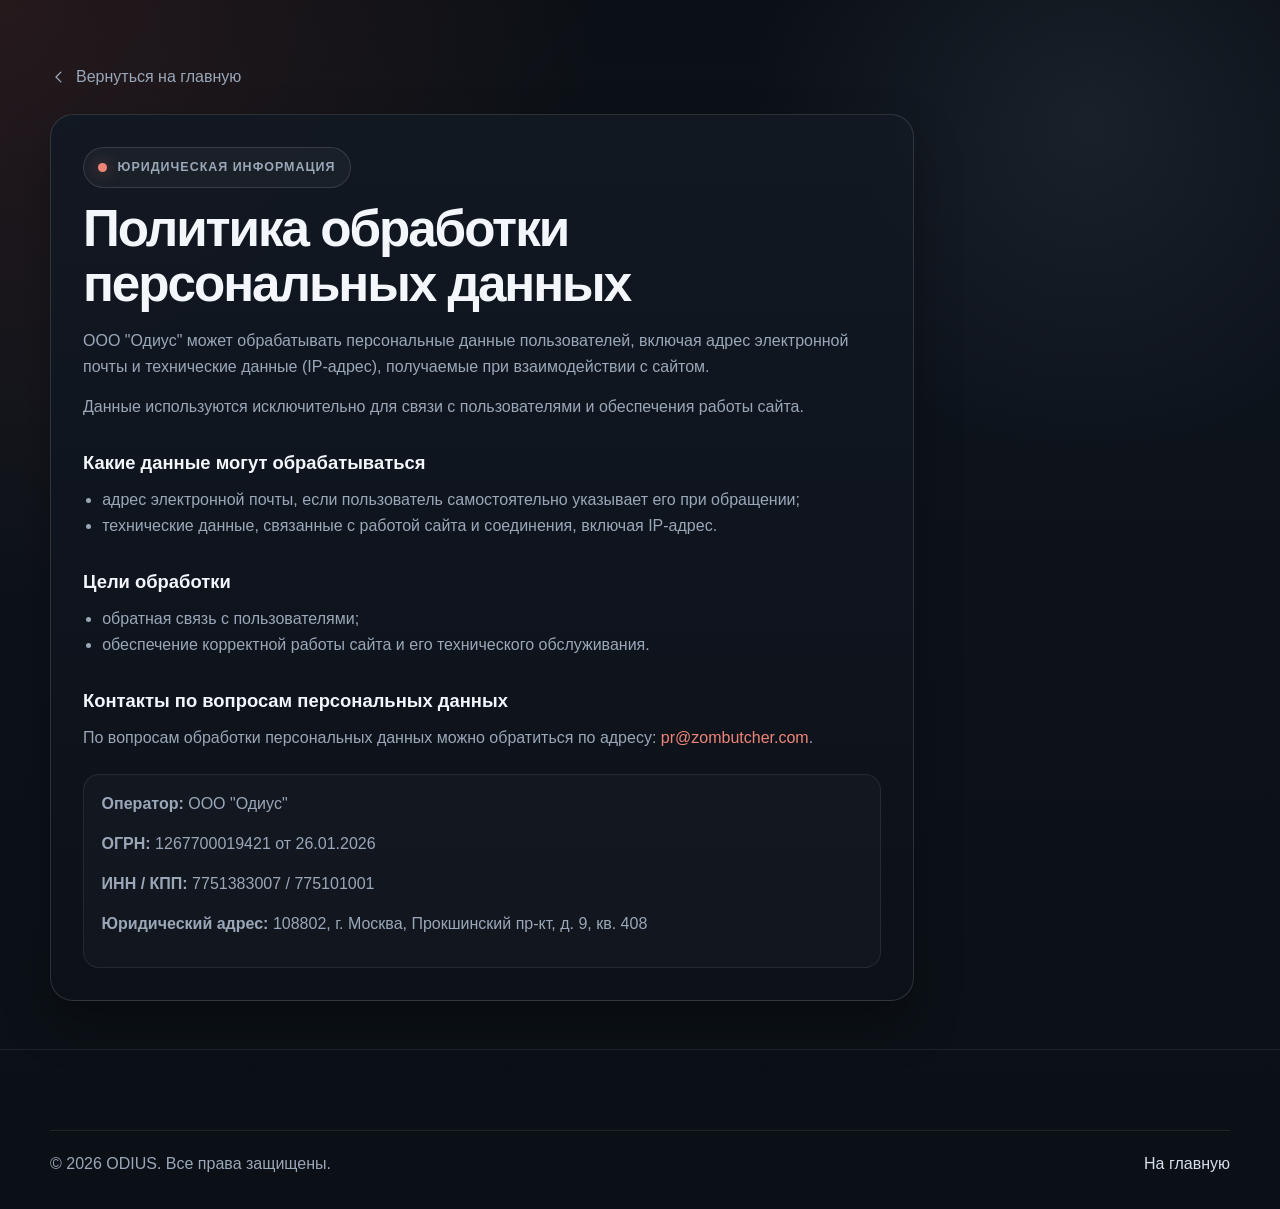
==== privacy-policy.html @ b2acb399 "may update" ====
<!DOCTYPE html>
<html lang="ru">
<head>
    <meta charset="UTF-8">
    <meta name="viewport" content="width=device-width, initial-scale=1.0">
    <title>ODIUS — Политика обработки персональных данных</title>
    <meta name="description" content="Политика обработки персональных данных ООО «Одиус».">
    <meta name="theme-color" content="#0b1016">
    <link rel="icon" href="assets/favicon.ico" sizes="any">
    <link rel="stylesheet" href="assets/styles.css">
</head>
<body>
    <div class="site-shell">
        <main class="policy-shell">
            <div class="container">
                <a href="index.html" class="page-back">
                    <svg viewBox="0 0 24 24" width="18" height="18" aria-hidden="true">
                        <path d="M14.5 5.5 8 12l6.5 6.5" fill="none" stroke="currentColor" stroke-width="1.8" stroke-linecap="round" stroke-linejoin="round"/>
                    </svg>
                    <span>Вернуться на главную</span>
                </a>

                <article class="surface article">
                    <p class="eyebrow">
                        <span class="eyebrow-dot" aria-hidden="true"></span>
                        <span>Юридическая информация</span>
                    </p>
                    <h1>Политика обработки персональных данных</h1>
                    <p>
                        ООО "Одиус" может обрабатывать персональные данные пользователей, включая адрес электронной почты
                        и технические данные (IP-адрес), получаемые при взаимодействии с сайтом.
                    </p>
                    <p>
                        Данные используются исключительно для связи с пользователями и обеспечения работы сайта.
                    </p>

                    <h2>Какие данные могут обрабатываться</h2>
                    <ul>
                        <li>адрес электронной почты, если пользователь самостоятельно указывает его при обращении;</li>
                        <li>технические данные, связанные с работой сайта и соединения, включая IP-адрес.</li>
                    </ul>

                    <h2>Цели обработки</h2>
                    <ul>
                        <li>обратная связь с пользователями;</li>
                        <li>обеспечение корректной работы сайта и его технического обслуживания.</li>
                    </ul>

                    <h2>Контакты по вопросам персональных данных</h2>
                    <p>
                        По вопросам обработки персональных данных можно обратиться по адресу:
                        <a href="mailto:pr@zombutcher.com" class="muted-link">pr@zombutcher.com</a>.
                    </p>

                    <div class="legal-block">
                        <p><strong>Оператор:</strong> ООО "Одиус"</p>
                        <p><strong>ОГРН:</strong> 1267700019421 от 26.01.2026</p>
                        <p><strong>ИНН / КПП:</strong> 7751383007 / 775101001</p>
                        <p><strong>Юридический адрес:</strong> 108802, г. Москва, Прокшинский пр-кт, д. 9, кв. 408</p>
                    </div>
                </article>
            </div>
        </main>

        <footer class="site-footer">
            <div class="container">
                <div class="footer-bottom">
                    <p>© <span data-current-year>2026</span> ODIUS. Все права защищены.</p>
                    <a href="index.html" class="legal-link">На главную</a>
                </div>
            </div>
        </footer>
    </div>

    <script src="assets/site.js" defer></script>
</body>
</html>
---- assets/styles.css ----
:root {
    --bg: #0b1016;
    --bg-soft: #121922;
    --panel: rgba(18, 25, 34, 0.9);
    --panel-muted: rgba(255, 255, 255, 0.035);
    --border: rgba(255, 255, 255, 0.08);
    --border-strong: rgba(255, 255, 255, 0.13);
    --text: #f3f6fb;
    --text-soft: #d6deea;
    --muted: #9aa7b8;
    --accent: #a83b31;
    --accent-strong: #c54e40;
    --accent-light: #ef8578;
    --shadow: 0 22px 48px rgba(0, 0, 0, 0.28);
    --font-sans: "Segoe UI", "SF Pro Display", -apple-system, BlinkMacSystemFont, "Helvetica Neue", Arial, sans-serif;
}

*,
*::before,
*::after {
    box-sizing: border-box;
}

html {
    scroll-behavior: smooth;
    scroll-padding-top: 7rem;
}

body {
    margin: 0;
    min-width: 320px;
    font-family: var(--font-sans);
    color: var(--text);
    line-height: 1.65;
    background:
        radial-gradient(circle at top left, rgba(197, 78, 64, 0.14), transparent 34%),
        radial-gradient(circle at 85% 10%, rgba(120, 144, 172, 0.12), transparent 22%),
        linear-gradient(180deg, #0b1016 0%, #0d131b 32%, #0b1016 100%);
}

a {
    color: inherit;
    text-decoration: none;
}

img,
svg {
    display: block;
    max-width: 100%;
}

button,
input,
textarea {
    font: inherit;
    color: inherit;
}

button {
    cursor: pointer;
}

textarea {
    resize: vertical;
}

.visually-hidden {
    position: absolute;
    width: 1px;
    height: 1px;
    padding: 0;
    margin: -1px;
    overflow: hidden;
    clip: rect(0, 0, 0, 0);
    white-space: nowrap;
    border: 0;
}

.site-shell {
    position: relative;
    min-height: 100vh;
    overflow-x: hidden;
}

.container {
    width: min(1180px, calc(100% - 2rem));
    margin: 0 auto;
}

.section {
    padding: 4.4rem 0;
}

.section-header {
    max-width: 48rem;
    margin: 0 auto 1.9rem;
    text-align: center;
}

.eyebrow {
    display: inline-flex;
    align-items: center;
    gap: 0.65rem;
    padding: 0.55rem 0.9rem;
    border-radius: 999px;
    border: 1px solid var(--border-strong);
    background: var(--panel-muted);
    color: var(--muted);
    font-size: 0.78rem;
    font-weight: 700;
    letter-spacing: 0.08em;
    text-transform: uppercase;
}

.eyebrow-dot {
    width: 0.55rem;
    height: 0.55rem;
    border-radius: 50%;
    background: var(--accent-light);
    box-shadow: 0 0 16px rgba(239, 133, 120, 0.55);
}

.section-title {
    margin: 1rem 0 0.85rem;
    font-size: clamp(2rem, 5vw, 3.55rem);
    line-height: 1.08;
    letter-spacing: -0.04em;
}

.section-copy {
    margin: 0 auto;
    font-size: 1.05rem;
    color: var(--muted);
}

.site-header {
    position: sticky;
    top: 0;
    z-index: 50;
    backdrop-filter: blur(16px);
    background: rgba(11, 16, 22, 0.74);
    border-bottom: 1px solid transparent;
    transition: background 0.2s ease, border-color 0.2s ease, box-shadow 0.2s ease;
}

.site-header.is-scrolled {
    background: rgba(11, 16, 22, 0.92);
    border-color: var(--border);
    box-shadow: 0 16px 40px rgba(0, 0, 0, 0.28);
}

.topbar {
    display: flex;
    align-items: center;
    justify-content: space-between;
    gap: 1rem;
    padding: 0.8rem 0;
    border-bottom: 1px solid var(--border);
}

.topbar-list {
    display: flex;
    flex-wrap: wrap;
    gap: 0.65rem 1.2rem;
    font-size: 0.82rem;
    color: var(--muted);
}

.topbar-list--end {
    justify-content: flex-end;
}

.topbar-list a:hover {
    color: var(--text);
}

.main-nav {
    display: flex;
    align-items: center;
    justify-content: space-between;
    gap: 1rem;
    padding: 1rem 0;
}

.brand {
    display: inline-flex;
    flex-direction: column;
    gap: 0.12rem;
}

.brand-lockup {
    display: inline-flex;
    align-items: center;
    gap: 0.75rem;
}

.brand-logo {
    width: 2.85rem;
    height: 2.85rem;
    object-fit: contain;
    filter: drop-shadow(0 10px 22px rgba(0, 0, 0, 0.28));
}

.brand-mark {
    font-size: 1.7rem;
    font-weight: 700;
    letter-spacing: -0.05em;
}

.brand-subtitle {
    font-size: 0.74rem;
    font-weight: 600;
    letter-spacing: 0.12em;
    text-transform: uppercase;
    color: var(--muted);
}

.nav-links {
    display: flex;
    align-items: center;
    gap: 1.55rem;
}

.nav-link {
    color: var(--muted);
    font-size: 0.96rem;
    font-weight: 500;
    transition: color 0.2s ease;
}

.nav-link:hover {
    color: var(--text);
}

.nav-actions {
    display: flex;
    align-items: center;
    gap: 0.75rem;
}

.lang-switch {
    display: inline-flex;
    gap: 0.15rem;
    padding: 0.2rem;
    border-radius: 999px;
    background: var(--panel);
    border: 1px solid var(--border);
}

.lang-switch button {
    border: none;
    background: transparent;
    color: var(--muted);
    padding: 0.45rem 0.8rem;
    border-radius: 999px;
    font-size: 0.84rem;
    font-weight: 700;
    letter-spacing: 0.04em;
    transition: background 0.2s ease, color 0.2s ease;
}

.lang-switch button.is-active {
    background: linear-gradient(135deg, var(--accent), var(--accent-strong));
    color: #fff;
}

.menu-toggle {
    display: none;
    align-items: center;
    justify-content: center;
    width: 2.8rem;
    height: 2.8rem;
    border-radius: 0.95rem;
    border: 1px solid var(--border);
    background: var(--panel);
}

.mobile-panel {
    display: none;
    padding: 0.4rem 0 1rem;
    border-top: 1px solid var(--border);
}

.mobile-panel.is-open {
    display: block;
}

.mobile-links {
    display: grid;
    gap: 0.9rem;
    padding-top: 0.9rem;
}

.mobile-meta {
    margin-top: 1rem;
    padding-top: 1rem;
    border-top: 1px solid var(--border);
    color: var(--muted);
    font-size: 0.92rem;
}

.mobile-meta p {
    margin: 0 0 0.4rem;
}

.hero {
    padding-top: 2.8rem;
    padding-bottom: 2.6rem;
}

.hero-grid {
    display: grid;
    grid-template-columns: minmax(0, 1.05fr) minmax(0, 0.95fr);
    gap: 1.7rem;
    align-items: center;
}

.hero-copy h1 {
    margin: 1.2rem 0 1.45rem;
    font-size: clamp(2.8rem, 7vw, 5.45rem);
    line-height: 0.96;
    letter-spacing: -0.05em;
}

.hero-copy h1 span:last-child {
    display: block;
    margin-top: 1rem;
    font-size: clamp(1.22rem, 2.6vw, 1.8rem);
    line-height: 1.25;
    letter-spacing: -0.02em;
    color: var(--text-soft);
    font-weight: 600;
}

.text-gradient {
    background: linear-gradient(135deg, #ffffff 0%, #d45d4e 85%);
    -webkit-background-clip: text;
    background-clip: text;
    color: transparent;
}

.lead {
    max-width: 41rem;
    margin: 0 0 1.5rem;
    font-size: 1.15rem;
    color: var(--muted);
}

.hero-meta {
    display: grid;
    grid-template-columns: repeat(2, minmax(0, 1fr));
    gap: 1rem;
    margin-bottom: 1.5rem;
}

.mini-card {
    padding: 1rem 1.1rem;
    border-radius: 1rem;
    background: linear-gradient(180deg, rgba(255, 255, 255, 0.032), rgba(255, 255, 255, 0.02));
    border: 1px solid var(--border);
}

.mini-card strong {
    display: block;
    font-size: 0.78rem;
    font-weight: 700;
    letter-spacing: 0.08em;
    text-transform: uppercase;
    color: var(--muted);
}

.mini-card span {
    display: block;
    margin-top: 0.38rem;
    font-size: 1rem;
}

.button-row {
    display: flex;
    flex-wrap: wrap;
    gap: 0.9rem;
}

.button {
    display: inline-flex;
    align-items: center;
    justify-content: center;
    gap: 0.55rem;
    padding: 0.9rem 1.3rem;
    border-radius: 999px;
    border: 1px solid transparent;
    font-weight: 700;
    transition: transform 0.2s ease, box-shadow 0.2s ease, border-color 0.2s ease, background 0.2s ease;
}

.button:hover {
    transform: translateY(-1px);
}

.button--primary {
    background: linear-gradient(135deg, var(--accent), var(--accent-strong));
    color: #fff;
    box-shadow: 0 14px 36px rgba(168, 59, 49, 0.22);
}

.button--secondary {
    background: var(--panel);
    border-color: var(--border-strong);
    color: var(--text);
}

.hero-art {
    position: relative;
    border-radius: 2rem;
    overflow: visible;
    border: none;
    background: transparent;
    box-shadow: none;
    isolation: isolate;
}

.hero-art:not(.hero-art--logo) img {
    width: 100%;
    aspect-ratio: 16 / 10;
    object-fit: cover;
}

.hero-art--logo {
    min-height: 26rem;
    perspective: 1600px;
}

.hero-art--logo::before,
.hero-art--logo::after {
    content: "";
    position: absolute;
    pointer-events: none;
}

.hero-art--logo::before {
    inset: 6% 8%;
    border-radius: 50%;
    background:
        radial-gradient(circle at 50% 48%, rgba(197, 83, 66, 0.3), rgba(197, 83, 66, 0.12) 20%, transparent 52%),
        conic-gradient(from 110deg at 50% 50%, rgba(255, 255, 255, 0.08), transparent 16%, rgba(239, 133, 120, 0.16) 34%, transparent 58%, rgba(120, 144, 172, 0.16) 76%, transparent 100%);
    filter: blur(18px);
    opacity: 0.9;
}

.hero-art--logo::after {
    left: 12%;
    right: 12%;
    top: 22%;
    bottom: 22%;
    border-radius: 50%;
    border: 1px solid rgba(239, 133, 120, 0.16);
    box-shadow:
        0 0 0 1.15rem rgba(255, 255, 255, 0.018),
        inset 0 0 2rem rgba(239, 133, 120, 0.06);
    transform: perspective(1200px) rotateX(76deg);
    opacity: 0.85;
}

.hero-art__inner {
    position: relative;
    display: grid;
    place-items: center;
    min-height: 26rem;
    padding: 1rem 1.25rem;
    transform-style: preserve-3d;
}

.hero-art__inner::before {
    content: "";
    position: absolute;
    left: 12%;
    right: 12%;
    bottom: 16%;
    height: 18%;
    border-radius: 50%;
    background: radial-gradient(circle at center, rgba(0, 0, 0, 0.52), transparent 72%);
    filter: blur(10px);
    opacity: 0.78;
}

.hero-art__inner::after {
    content: "";
    position: absolute;
    inset: auto 14% 18% 14%;
    height: 4.25rem;
    border-radius: 50%;
    background:
        linear-gradient(90deg, transparent, rgba(255, 255, 255, 0.18), transparent),
        linear-gradient(180deg, rgba(255, 255, 255, 0.08), transparent);
    filter: blur(1px);
    opacity: 0.42;
    transform: perspective(1400px) rotateX(76deg);
}

.hero-logo {
    position: relative;
    z-index: 1;
    width: min(28rem, 88%);
    height: auto;
    aspect-ratio: auto;
    object-fit: contain;
    transform: translateZ(2rem);
    filter:
        drop-shadow(0 1.6rem 2.4rem rgba(0, 0, 0, 0.38))
        drop-shadow(0 0 2rem rgba(197, 83, 66, 0.18));
}

.hero-caption {
    position: relative;
    display: flex;
    justify-content: space-between;
    gap: 1rem;
    padding: 1rem 1.2rem 1.15rem;
    border-top: 1px solid var(--border);
    color: var(--muted);
    font-size: 0.94rem;
}

.hero-caption strong {
    display: block;
    margin-bottom: 0.18rem;
    color: var(--text);
    font-size: 1rem;
}

.stack {
    display: flex;
    flex-direction: column;
    gap: 1rem;
}

.surface,
.card {
    border-radius: 1.45rem;
    border: 1px solid var(--border-strong);
    box-shadow: var(--shadow);
}

.surface {
    background: linear-gradient(180deg, rgba(18, 25, 34, 0.96), rgba(13, 18, 25, 0.96));
}

.card {
    padding: 1.35rem;
    background: linear-gradient(180deg, rgba(18, 25, 34, 0.92), rgba(15, 21, 28, 0.92));
}

.card h3,
.surface h3 {
    margin: 0 0 0.75rem;
    font-size: 1.22rem;
    line-height: 1.3;
}

.card p,
.surface p {
    margin: 0;
    color: var(--muted);
}

.about-layout {
    display: grid;
    grid-template-columns: minmax(0, 1.1fr) minmax(0, 0.9fr);
    gap: 1.35rem;
    align-items: start;
}

.info-grid {
    display: grid;
    grid-template-columns: repeat(2, minmax(0, 1fr));
    gap: 1rem;
}

.simple-list {
    list-style: none;
    padding: 0;
    margin: 1rem 0 0;
    display: grid;
    gap: 0.75rem;
}

.simple-list li {
    position: relative;
    padding-left: 1.15rem;
    color: var(--muted);
}

.simple-list li::before {
    content: "";
    position: absolute;
    left: 0;
    top: 0.72rem;
    width: 0.42rem;
    height: 0.42rem;
    border-radius: 50%;
    background: var(--accent-light);
}

.feature-panel {
    padding: 1.4rem;
}

.feature-grid {
    display: grid;
    grid-template-columns: repeat(2, minmax(0, 1fr));
    gap: 0.9rem;
    margin: 1.2rem 0 1.4rem;
}

.feature-item {
    padding: 1rem 1.05rem;
    border-radius: 1rem;
    border: 1px solid var(--border);
    background: rgba(255, 255, 255, 0.022);
}

.feature-label {
    display: block;
    font-size: 0.78rem;
    font-weight: 700;
    letter-spacing: 0.08em;
    text-transform: uppercase;
    color: var(--muted);
}

.feature-value {
    display: block;
    margin-top: 0.45rem;
    font-size: 1rem;
    font-weight: 600;
    color: var(--text);
}

.detail-rows {
    display: grid;
    gap: 0.95rem;
}

.detail-row {
    padding-top: 0.95rem;
    border-top: 1px solid var(--border);
}

.detail-row:first-child {
    padding-top: 0;
    border-top: none;
}

.detail-row strong {
    display: block;
    margin-bottom: 0.35rem;
    font-size: 0.78rem;
    font-weight: 700;
    letter-spacing: 0.08em;
    text-transform: uppercase;
    color: var(--muted);
}

.section--accent {
    position: relative;
}

.section--accent::before {
    content: "";
    position: absolute;
    inset: 14% 0 auto;
    height: 58%;
    background: radial-gradient(circle at center, rgba(168, 59, 49, 0.15), transparent 62%);
    pointer-events: none;
}

.project-shell {
    padding: 1.45rem;
}

.project-grid {
    display: grid;
    grid-template-columns: minmax(0, 1.02fr) minmax(0, 0.98fr);
    gap: 1.15rem;
    align-items: start;
}

.tag-list {
    display: flex;
    flex-wrap: wrap;
    gap: 0.65rem;
    margin: 1rem 0 1.3rem;
}

.tag {
    padding: 0.42rem 0.74rem;
    border-radius: 999px;
    border: 1px solid rgba(197, 83, 66, 0.34);
    background: rgba(197, 83, 66, 0.11);
    color: var(--accent-light);
    font-size: 0.86rem;
    font-weight: 700;
}

.project-notes {
    display: grid;
    gap: 0.85rem;
}

.project-side {
    display: grid;
    gap: 0.85rem;
}

.project-poster {
    overflow: hidden;
    width: 100%;
    max-width: none;
    aspect-ratio: 1232 / 706;
    border-radius: 1.2rem;
    border: 1px solid var(--border);
    background: rgba(255, 255, 255, 0.022);
    box-shadow: var(--shadow);
}

.project-poster img {
    display: block;
    width: 100%;
    height: 100%;
    object-fit: cover;
}

.note-card {
    display: flex;
    gap: 1rem;
    align-items: flex-start;
    padding: 0.95rem 1rem;
    border-radius: 1.05rem;
    border: 1px solid var(--border);
    background: rgba(255, 255, 255, 0.022);
}

.note-icon,
.icon-badge {
    flex-shrink: 0;
    display: grid;
    place-items: center;
    color: var(--accent-light);
    background: rgba(197, 83, 66, 0.12);
}

.note-icon {
    width: 2.75rem;
    height: 2.75rem;
    border-radius: 0.95rem;
}

.note-card strong {
    display: block;
    margin-bottom: 0.28rem;
}

.media-grid {
    display: grid;
    grid-template-columns: repeat(2, minmax(0, 1fr));
    gap: 1rem;
    margin-top: 1.15rem;
}

.media-card {
    display: block;
    overflow: hidden;
    aspect-ratio: 16 / 9;
    border-radius: 1.2rem;
    border: 1px solid var(--border);
    background: var(--panel);
    box-shadow: var(--shadow);
}

.media-card img {
    width: 100%;
    height: 100%;
    object-fit: cover;
    transition: transform 0.35s ease, opacity 0.35s ease;
}

.media-card:hover img {
    transform: translateZ(1rem) scale(1.03);
    opacity: 0.96;
}

.pricing-panel {
    display: grid;
    gap: 0.55rem;
    padding: 1.2rem 1.35rem;
}

.pricing-panel strong {
    font-size: 1.05rem;
    line-height: 1.4;
}

.pricing-panel .eyebrow {
    margin-bottom: 0.15rem;
}

.section--pricing {
    padding-top: 1.85rem;
}

.contact-grid {
    display: grid;
    grid-template-columns: minmax(0, 0.95fr) minmax(0, 1.05fr);
    gap: 1.2rem;
    align-items: start;
}

.contact-cards {
    display: grid;
    gap: 1rem;
}

.contact-card {
    padding: 1.25rem;
}

[data-tilt] {
    --tilt-rotate-x: 0deg;
    --tilt-rotate-y: 0deg;
    --tilt-glow-x: 50%;
    --tilt-glow-y: 50%;
    position: relative;
    transform: perspective(1400px) rotateX(var(--tilt-rotate-x)) rotateY(var(--tilt-rotate-y));
    transform-style: preserve-3d;
    transition: transform 0.22s ease, border-color 0.22s ease, box-shadow 0.22s ease;
    will-change: transform;
}

[data-tilt]::after {
    content: "";
    position: absolute;
    inset: 1px;
    border-radius: inherit;
    background: radial-gradient(circle at var(--tilt-glow-x) var(--tilt-glow-y), rgba(239, 133, 120, 0.14), transparent 36%);
    opacity: 0;
    pointer-events: none;
    transition: opacity 0.22s ease;
    z-index: 1;
}

[data-tilt].is-tilting::after,
[data-tilt]:hover::after {
    opacity: 1;
}

[data-tilt] > * {
    position: relative;
    z-index: 2;
    transform: translateZ(1rem);
}

.hero-art--logo[data-tilt] > * {
    transform: translateZ(0);
}

.project-shell[data-tilt] {
    box-shadow:
        0 1.4rem 3rem rgba(0, 0, 0, 0.28),
        0 0 0 1px rgba(255, 255, 255, 0.02);
}

.project-poster[data-tilt],
.media-card[data-tilt],
.pricing-panel[data-tilt],
.note-card[data-tilt] {
    box-shadow:
        0 1.25rem 2.8rem rgba(0, 0, 0, 0.24),
        inset 0 1px 0 rgba(255, 255, 255, 0.03);
}

.project-poster[data-tilt]:hover,
.media-card[data-tilt]:hover,
.pricing-panel[data-tilt]:hover,
.note-card[data-tilt]:hover {
    border-color: rgba(239, 133, 120, 0.22);
}

.contact-card header {
    display: flex;
    align-items: flex-start;
    gap: 1rem;
    margin-bottom: 0;
}

.icon-badge {
    width: 2.9rem;
    height: 2.9rem;
    border-radius: 1rem;
}

.muted-link {
    color: var(--accent-light);
}

.muted-link:hover {
    color: #fff;
}

.map-panel {
    padding: 1.2rem;
}

.map-frame {
    overflow: hidden;
    min-height: 26rem;
    border-radius: 1.2rem;
    border: 1px solid var(--border);
    background: #10151c;
}

.map-frame iframe {
    width: 100%;
    min-height: 26rem;
    border: 0;
    filter: grayscale(1) saturate(0.75) contrast(1.05);
}

.map-meta {
    display: flex;
    justify-content: space-between;
    align-items: center;
    gap: 1rem;
    flex-wrap: wrap;
    margin-top: 1rem;
    color: var(--muted);
}

.site-footer {
    padding: 3rem 0 2rem;
    border-top: 1px solid var(--border);
}

.footer-grid {
    display: grid;
    grid-template-columns: 1.15fr 0.8fr 0.85fr 1.2fr;
    gap: 1.25rem;
    align-items: start;
}

.footer-brand p {
    margin: 0.85rem 0 0;
    color: var(--muted);
}

.footer-title {
    margin: 0 0 0.9rem;
    font-size: 0.92rem;
    font-weight: 700;
    letter-spacing: 0.08em;
    text-transform: uppercase;
    color: var(--muted);
}

.footer-list {
    list-style: none;
    padding: 0;
    margin: 0;
    display: grid;
    gap: 0.55rem;
    color: var(--muted);
}

.footer-list a:hover {
    color: #fff;
}

.footer-bottom {
    display: flex;
    justify-content: space-between;
    align-items: flex-start;
    gap: 1rem;
    flex-wrap: wrap;
    margin-top: 2rem;
    padding-top: 1.25rem;
    border-top: 1px solid var(--border);
    color: var(--muted);
}

.footer-bottom p {
    margin: 0;
}

.legal-link {
    color: var(--text-soft);
}

.legal-link:hover {
    color: #fff;
}

.policy-shell {
    padding: 4rem 0 3rem;
}

.page-back {
    display: inline-flex;
    align-items: center;
    gap: 0.5rem;
    margin-bottom: 1.5rem;
    color: var(--muted);
}

.page-back:hover {
    color: #fff;
}

.article {
    max-width: 54rem;
    padding: 2rem;
}

.article h1 {
    margin: 0 0 1rem;
    font-size: clamp(2.1rem, 4vw, 3.2rem);
    line-height: 1.08;
    letter-spacing: -0.04em;
}

.article h2 {
    margin: 1.7rem 0 0.55rem;
    font-size: 1.15rem;
}

.article p,
.article li {
    color: var(--muted);
}

.article p {
    margin: 0 0 0.85rem;
}

.article ul {
    margin: 0;
    padding-left: 1.2rem;
}

.legal-block {
    margin-top: 1.4rem;
    padding: 1rem 1.1rem;
    border-radius: 1rem;
    border: 1px solid var(--border);
    background: rgba(255, 255, 255, 0.022);
}

@media (max-width: 1100px) {
    .topbar {
        display: none;
    }

    .hero-grid,
    .about-layout,
    .project-grid,
    .contact-grid,
    .footer-grid {
        grid-template-columns: 1fr;
    }

    .project-poster {
        max-width: none;
    }
}

@media (max-width: 820px) {
    .container {
        width: min(calc(100% - 1.25rem), 1180px);
    }

    .section {
        padding: 3.4rem 0;
    }

    .hero {
        padding-top: 1.7rem;
        padding-bottom: 1.9rem;
    }

    .nav-links {
        display: none;
    }

    .menu-toggle {
        display: inline-flex;
    }

    .hero-meta,
    .info-grid,
    .feature-grid {
        grid-template-columns: 1fr;
    }

    .hero-art--logo,
    .hero-art__inner {
        min-height: 21rem;
    }
}

@media (max-width: 560px) {
    .main-nav {
        padding: 0.85rem 0;
    }

    .hero-copy h1 span:last-child {
        margin-top: 0.8rem;
    }

    .button-row,
    .map-meta,
    .footer-bottom {
        flex-direction: column;
        align-items: stretch;
    }

    .media-grid {
        grid-template-columns: 1fr;
    }

    .lang-switch button {
        padding: 0.45rem 0.66rem;
    }

    .article {
        padding: 1.4rem;
    }
}

@media (prefers-reduced-motion: reduce) {
    html {
        scroll-behavior: auto;
    }

    *,
    *::before,
    *::after {
        animation: none !important;
        transition: none !important;
    }
}
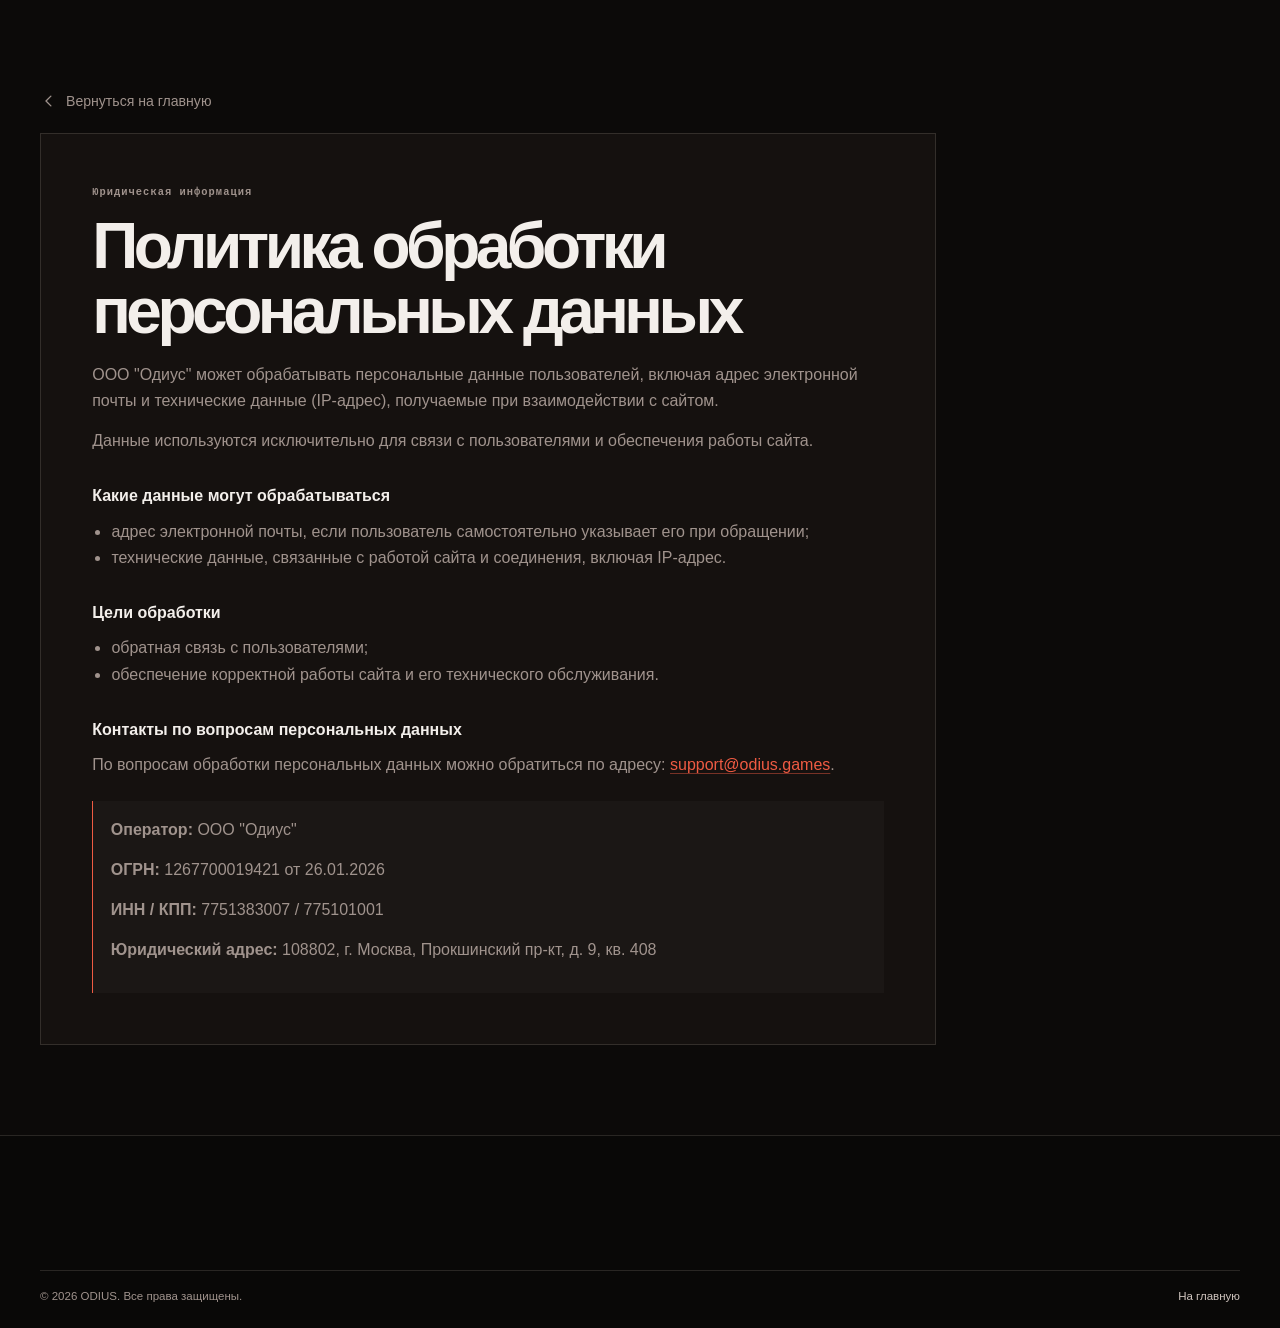
==== commit 542a7d49: "Redesign ODIUS site for upcoming game" ====
--- a/privacy-policy.html
+++ b/privacy-policy.html
@@ -3,9 +3,9 @@
 <head>
     <meta charset="UTF-8">
     <meta name="viewport" content="width=device-width, initial-scale=1.0">
-    <title>ODIUS — Политика обработки персональных данных</title>
+    <title>ODIUS | Политика обработки персональных данных</title>
     <meta name="description" content="Политика обработки персональных данных ООО «Одиус».">
-    <meta name="theme-color" content="#0b1016">
+    <meta name="theme-color" content="#0c0a09">
     <link rel="icon" href="assets/favicon.ico" sizes="any">
     <link rel="stylesheet" href="assets/styles.css">
 </head>
@@ -49,7 +49,7 @@
                     <h2>Контакты по вопросам персональных данных</h2>
                     <p>
                         По вопросам обработки персональных данных можно обратиться по адресу:
-                        <a href="mailto:pr@zombutcher.com" class="muted-link">pr@zombutcher.com</a>.
+                        <a href="mailto:support@odius.games" class="muted-link">support@odius.games</a>.
                     </p>
 
                     <div class="legal-block">
--- a/assets/styles.css
+++ b/assets/styles.css
@@ -1,68 +1,47 @@
 :root {
-    --bg: #0b1016;
-    --bg-soft: #121922;
-    --panel: rgba(18, 25, 34, 0.9);
-    --panel-muted: rgba(255, 255, 255, 0.035);
-    --border: rgba(255, 255, 255, 0.08);
-    --border-strong: rgba(255, 255, 255, 0.13);
-    --text: #f3f6fb;
-    --text-soft: #d6deea;
-    --muted: #9aa7b8;
-    --accent: #a83b31;
-    --accent-strong: #c54e40;
-    --accent-light: #ef8578;
-    --shadow: 0 22px 48px rgba(0, 0, 0, 0.28);
-    --font-sans: "Segoe UI", "SF Pro Display", -apple-system, BlinkMacSystemFont, "Helvetica Neue", Arial, sans-serif;
+    color-scheme: dark;
+    --ink: #0c0a09;
+    --ink-raised: #15110f;
+    --ink-soft: #201916;
+    --line: rgba(231, 216, 207, 0.14);
+    --line-strong: rgba(231, 216, 207, 0.26);
+    --paper: #f3efeb;
+    --paper-soft: #d0c5bf;
+    --muted: #a0938d;
+    --accent: #ef5b43;
+    --accent-deep: #cf4430;
+    --font-body: "Segoe UI", "Helvetica Neue", Arial, sans-serif;
+    --font-display: "Arial Black", "Franklin Gothic Medium", "Segoe UI", sans-serif;
+    --font-mono: "Cascadia Code", "SFMono-Regular", Consolas, monospace;
 }
 
 *,
 *::before,
-*::after {
-    box-sizing: border-box;
-}
+*::after { box-sizing: border-box; }
 
 html {
     scroll-behavior: smooth;
-    scroll-padding-top: 7rem;
+    scroll-padding-top: 6rem;
+    background: var(--ink);
 }
 
 body {
+    min-width: 320px;
     margin: 0;
-    min-width: 320px;
-    font-family: var(--font-sans);
-    color: var(--text);
+    background: var(--ink);
+    color: var(--paper);
+    font-family: var(--font-body);
+    font-size: 16px;
     line-height: 1.65;
-    background:
-        radial-gradient(circle at top left, rgba(197, 78, 64, 0.14), transparent 34%),
-        radial-gradient(circle at 85% 10%, rgba(120, 144, 172, 0.12), transparent 22%),
-        linear-gradient(180deg, #0b1016 0%, #0d131b 32%, #0b1016 100%);
-}
-
-a {
-    color: inherit;
-    text-decoration: none;
-}
-
-img,
-svg {
-    display: block;
-    max-width: 100%;
-}
-
-button,
-input,
-textarea {
-    font: inherit;
-    color: inherit;
-}
-
-button {
-    cursor: pointer;
-}
-
-textarea {
-    resize: vertical;
-}
+    -webkit-font-smoothing: antialiased;
+    text-rendering: optimizeLegibility;
+}
+
+a { color: inherit; text-decoration: none; }
+img, svg { display: block; max-width: 100%; }
+button, input, textarea { color: inherit; font: inherit; }
+button { cursor: pointer; }
+:focus-visible { outline: 2px solid var(--accent); outline-offset: 4px; }
 
 .visually-hidden {
     position: absolute;
@@ -76,1073 +55,238 @@
     border: 0;
 }
 
-.site-shell {
-    position: relative;
-    min-height: 100vh;
-    overflow-x: hidden;
-}
-
-.container {
-    width: min(1180px, calc(100% - 2rem));
-    margin: 0 auto;
-}
-
-.section {
-    padding: 4.4rem 0;
-}
-
-.section-header {
-    max-width: 48rem;
-    margin: 0 auto 1.9rem;
-    text-align: center;
-}
-
-.eyebrow {
-    display: inline-flex;
+.site-shell { min-height: 100dvh; overflow-x: clip; }
+.container { width: min(1400px, calc(100% - 5rem)); margin-inline: auto; }
+.section { position: relative; padding: clamp(5.5rem, 9vw, 9rem) 0; scroll-margin-top: 5rem; }
+
+.site-header {
+    position: absolute;
+    z-index: 50;
+    top: 0;
+    right: 0;
+    left: 0;
+    background: linear-gradient(180deg, rgba(7, 10, 14, 0.86), transparent);
+}
+
+.main-nav { display: flex; min-height: 80px; align-items: center; justify-content: space-between; gap: 2rem; }
+.brand { display: inline-flex; flex: 0 0 auto; flex-direction: column; gap: 0.05rem; }
+.brand-lockup { display: inline-flex; align-items: center; gap: 0.6rem; }
+.brand-logo { width: 2rem; height: 2rem; object-fit: contain; }
+.brand-mark { font-family: var(--font-display); font-size: 1.12rem; letter-spacing: 0.055em; }
+.brand-subtitle { padding-left: 2.6rem; color: var(--muted); font-size: 0.57rem; font-weight: 650; letter-spacing: 0.11em; line-height: 1.25; text-transform: uppercase; }
+.nav-links { display: flex; align-items: center; gap: clamp(1rem, 2.2vw, 2.1rem); }
+.nav-link { position: relative; padding: 0.55rem 0; color: var(--paper-soft); font-size: 0.79rem; font-weight: 600; transition: color 160ms ease; }
+.nav-link::after { position: absolute; right: 0; bottom: 0.2rem; left: 0; height: 1px; background: var(--accent); content: ""; transform: scaleX(0); transform-origin: left; transition: transform 180ms ease; }
+.nav-link:hover, .nav-link:focus-visible { color: var(--paper); }
+.nav-link:hover::after, .nav-link:focus-visible::after { transform: scaleX(1); }
+.nav-actions { display: flex; align-items: center; gap: 0.8rem; }
+.lang-switch { display: inline-flex; gap: 0.1rem; border: 1px solid var(--line); padding: 0.18rem; }
+.lang-switch button { min-width: 2.2rem; padding: 0.34rem 0.42rem; border: 0; background: transparent; color: var(--muted); font-family: var(--font-mono); font-size: 0.65rem; transition: color 160ms ease, background 160ms ease; }
+.lang-switch button.is-active { background: var(--accent); color: var(--ink); }
+.menu-toggle { display: none; width: 2.75rem; height: 2.75rem; align-items: center; justify-content: center; border: 1px solid var(--line-strong); border-radius: 0; background: transparent; }
+.mobile-panel { display: none; padding: 0.25rem 0 1.25rem; border-top: 1px solid var(--line); background: rgba(10, 14, 19, 0.97); }
+.mobile-panel.is-open { display: block; }
+.mobile-links { display: grid; gap: 0.35rem; padding-top: 0.55rem; }
+.mobile-links .nav-link { width: fit-content; font-size: 1rem; }
+
+.hero {
+    display: flex;
+    isolation: isolate;
+    min-height: 100svh;
     align-items: center;
-    gap: 0.65rem;
-    padding: 0.55rem 0.9rem;
-    border-radius: 999px;
-    border: 1px solid var(--border-strong);
-    background: var(--panel-muted);
-    color: var(--muted);
-    font-size: 0.78rem;
-    font-weight: 700;
-    letter-spacing: 0.08em;
+    padding: clamp(7.5rem, 11vw, 9rem) 0 clamp(4rem, 7vw, 6.5rem);
+    overflow: hidden;
+    background: var(--ink);
+}
+.hero::before {
+    position: absolute;
+    z-index: -1;
+    inset: 0;
+    background:
+        linear-gradient(90deg, #0c0a09 0%, rgba(12, 10, 9, 0.99) 34%, rgba(12, 10, 9, 0.95) 48%, rgba(12, 10, 9, 0.76) 58%, rgba(12, 10, 9, 0.24) 76%, rgba(12, 10, 9, 0.08) 100%),
+        linear-gradient(0deg, rgba(12, 10, 9, 0.72), transparent 28%, transparent 76%, rgba(12, 10, 9, 0.46));
+    content: "";
+}
+.hero-grid { display: grid; grid-template-columns: 1fr; align-items: center; }
+.hero-copy { position: relative; z-index: 1; max-width: 54rem; animation: copy-arrive 650ms both; }
+.hero-copy h1 {
+    margin: 0;
+    font-family: var(--font-display);
+    font-size: clamp(4.6rem, 9.5vw, 10rem);
+    font-weight: 900;
+    line-height: 0.82;
+    letter-spacing: -0.085em;
     text-transform: uppercase;
-}
-
-.eyebrow-dot {
-    width: 0.55rem;
-    height: 0.55rem;
-    border-radius: 50%;
-    background: var(--accent-light);
-    box-shadow: 0 0 16px rgba(239, 133, 120, 0.55);
-}
-
-.section-title {
-    margin: 1rem 0 0.85rem;
-    font-size: clamp(2rem, 5vw, 3.55rem);
-    line-height: 1.08;
-    letter-spacing: -0.04em;
-}
-
-.section-copy {
-    margin: 0 auto;
-    font-size: 1.05rem;
-    color: var(--muted);
-}
-
-.site-header {
-    position: sticky;
-    top: 0;
-    z-index: 50;
-    backdrop-filter: blur(16px);
-    background: rgba(11, 16, 22, 0.74);
-    border-bottom: 1px solid transparent;
-    transition: background 0.2s ease, border-color 0.2s ease, box-shadow 0.2s ease;
-}
-
-.site-header.is-scrolled {
-    background: rgba(11, 16, 22, 0.92);
-    border-color: var(--border);
-    box-shadow: 0 16px 40px rgba(0, 0, 0, 0.28);
-}
-
-.topbar {
-    display: flex;
-    align-items: center;
-    justify-content: space-between;
-    gap: 1rem;
-    padding: 0.8rem 0;
-    border-bottom: 1px solid var(--border);
-}
-
-.topbar-list {
-    display: flex;
-    flex-wrap: wrap;
-    gap: 0.65rem 1.2rem;
-    font-size: 0.82rem;
-    color: var(--muted);
-}
-
-.topbar-list--end {
-    justify-content: flex-end;
-}
-
-.topbar-list a:hover {
-    color: var(--text);
-}
-
-.main-nav {
-    display: flex;
-    align-items: center;
-    justify-content: space-between;
-    gap: 1rem;
-    padding: 1rem 0;
-}
-
-.brand {
-    display: inline-flex;
-    flex-direction: column;
-    gap: 0.12rem;
-}
-
-.brand-lockup {
-    display: inline-flex;
-    align-items: center;
-    gap: 0.75rem;
-}
-
-.brand-logo {
-    width: 2.85rem;
-    height: 2.85rem;
-    object-fit: contain;
-    filter: drop-shadow(0 10px 22px rgba(0, 0, 0, 0.28));
-}
-
-.brand-mark {
-    font-size: 1.7rem;
-    font-weight: 700;
-    letter-spacing: -0.05em;
-}
-
-.brand-subtitle {
-    font-size: 0.74rem;
-    font-weight: 600;
-    letter-spacing: 0.12em;
-    text-transform: uppercase;
-    color: var(--muted);
-}
-
-.nav-links {
-    display: flex;
-    align-items: center;
-    gap: 1.55rem;
-}
-
-.nav-link {
-    color: var(--muted);
-    font-size: 0.96rem;
-    font-weight: 500;
-    transition: color 0.2s ease;
-}
-
-.nav-link:hover {
-    color: var(--text);
-}
-
-.nav-actions {
-    display: flex;
-    align-items: center;
-    gap: 0.75rem;
-}
-
-.lang-switch {
-    display: inline-flex;
-    gap: 0.15rem;
-    padding: 0.2rem;
-    border-radius: 999px;
-    background: var(--panel);
-    border: 1px solid var(--border);
-}
-
-.lang-switch button {
-    border: none;
-    background: transparent;
-    color: var(--muted);
-    padding: 0.45rem 0.8rem;
-    border-radius: 999px;
-    font-size: 0.84rem;
-    font-weight: 700;
-    letter-spacing: 0.04em;
-    transition: background 0.2s ease, color 0.2s ease;
-}
-
-.lang-switch button.is-active {
-    background: linear-gradient(135deg, var(--accent), var(--accent-strong));
-    color: #fff;
-}
-
-.menu-toggle {
-    display: none;
-    align-items: center;
-    justify-content: center;
-    width: 2.8rem;
-    height: 2.8rem;
-    border-radius: 0.95rem;
-    border: 1px solid var(--border);
-    background: var(--panel);
-}
-
-.mobile-panel {
-    display: none;
-    padding: 0.4rem 0 1rem;
-    border-top: 1px solid var(--border);
-}
-
-.mobile-panel.is-open {
-    display: block;
-}
-
-.mobile-links {
-    display: grid;
-    gap: 0.9rem;
-    padding-top: 0.9rem;
-}
-
-.mobile-meta {
-    margin-top: 1rem;
-    padding-top: 1rem;
-    border-top: 1px solid var(--border);
-    color: var(--muted);
-    font-size: 0.92rem;
-}
-
-.mobile-meta p {
-    margin: 0 0 0.4rem;
-}
-
-.hero {
-    padding-top: 2.8rem;
-    padding-bottom: 2.6rem;
-}
-
-.hero-grid {
-    display: grid;
-    grid-template-columns: minmax(0, 1.05fr) minmax(0, 0.95fr);
-    gap: 1.7rem;
-    align-items: center;
-}
-
-.hero-copy h1 {
-    margin: 1.2rem 0 1.45rem;
-    font-size: clamp(2.8rem, 7vw, 5.45rem);
-    line-height: 0.96;
-    letter-spacing: -0.05em;
-}
-
-.hero-copy h1 span:last-child {
-    display: block;
-    margin-top: 1rem;
-    font-size: clamp(1.22rem, 2.6vw, 1.8rem);
-    line-height: 1.25;
-    letter-spacing: -0.02em;
-    color: var(--text-soft);
-    font-weight: 600;
-}
-
-.text-gradient {
-    background: linear-gradient(135deg, #ffffff 0%, #d45d4e 85%);
-    -webkit-background-clip: text;
-    background-clip: text;
-    color: transparent;
-}
-
-.lead {
-    max-width: 41rem;
-    margin: 0 0 1.5rem;
-    font-size: 1.15rem;
-    color: var(--muted);
-}
-
-.hero-meta {
-    display: grid;
-    grid-template-columns: repeat(2, minmax(0, 1fr));
-    gap: 1rem;
-    margin-bottom: 1.5rem;
-}
-
-.mini-card {
-    padding: 1rem 1.1rem;
-    border-radius: 1rem;
-    background: linear-gradient(180deg, rgba(255, 255, 255, 0.032), rgba(255, 255, 255, 0.02));
-    border: 1px solid var(--border);
-}
-
-.mini-card strong {
-    display: block;
-    font-size: 0.78rem;
-    font-weight: 700;
-    letter-spacing: 0.08em;
-    text-transform: uppercase;
-    color: var(--muted);
-}
-
-.mini-card span {
-    display: block;
-    margin-top: 0.38rem;
-    font-size: 1rem;
-}
-
-.button-row {
-    display: flex;
-    flex-wrap: wrap;
-    gap: 0.9rem;
-}
-
-.button {
-    display: inline-flex;
-    align-items: center;
-    justify-content: center;
-    gap: 0.55rem;
-    padding: 0.9rem 1.3rem;
-    border-radius: 999px;
-    border: 1px solid transparent;
-    font-weight: 700;
-    transition: transform 0.2s ease, box-shadow 0.2s ease, border-color 0.2s ease, background 0.2s ease;
-}
-
-.button:hover {
-    transform: translateY(-1px);
-}
-
-.button--primary {
-    background: linear-gradient(135deg, var(--accent), var(--accent-strong));
-    color: #fff;
-    box-shadow: 0 14px 36px rgba(168, 59, 49, 0.22);
-}
-
-.button--secondary {
-    background: var(--panel);
-    border-color: var(--border-strong);
-    color: var(--text);
-}
-
-.hero-art {
-    position: relative;
-    border-radius: 2rem;
-    overflow: visible;
-    border: none;
-    background: transparent;
-    box-shadow: none;
-    isolation: isolate;
-}
-
-.hero-art:not(.hero-art--logo) img {
-    width: 100%;
-    aspect-ratio: 16 / 10;
-    object-fit: cover;
-}
-
-.hero-art--logo {
-    min-height: 26rem;
-    perspective: 1600px;
-}
-
-.hero-art--logo::before,
-.hero-art--logo::after {
-    content: "";
-    position: absolute;
-    pointer-events: none;
-}
-
-.hero-art--logo::before {
-    inset: 6% 8%;
-    border-radius: 50%;
-    background:
-        radial-gradient(circle at 50% 48%, rgba(197, 83, 66, 0.3), rgba(197, 83, 66, 0.12) 20%, transparent 52%),
-        conic-gradient(from 110deg at 50% 50%, rgba(255, 255, 255, 0.08), transparent 16%, rgba(239, 133, 120, 0.16) 34%, transparent 58%, rgba(120, 144, 172, 0.16) 76%, transparent 100%);
-    filter: blur(18px);
-    opacity: 0.9;
-}
-
-.hero-art--logo::after {
-    left: 12%;
-    right: 12%;
-    top: 22%;
-    bottom: 22%;
-    border-radius: 50%;
-    border: 1px solid rgba(239, 133, 120, 0.16);
-    box-shadow:
-        0 0 0 1.15rem rgba(255, 255, 255, 0.018),
-        inset 0 0 2rem rgba(239, 133, 120, 0.06);
-    transform: perspective(1200px) rotateX(76deg);
-    opacity: 0.85;
-}
-
-.hero-art__inner {
-    position: relative;
-    display: grid;
-    place-items: center;
-    min-height: 26rem;
-    padding: 1rem 1.25rem;
-    transform-style: preserve-3d;
-}
-
-.hero-art__inner::before {
-    content: "";
-    position: absolute;
-    left: 12%;
-    right: 12%;
-    bottom: 16%;
-    height: 18%;
-    border-radius: 50%;
-    background: radial-gradient(circle at center, rgba(0, 0, 0, 0.52), transparent 72%);
-    filter: blur(10px);
-    opacity: 0.78;
-}
-
-.hero-art__inner::after {
-    content: "";
-    position: absolute;
-    inset: auto 14% 18% 14%;
-    height: 4.25rem;
-    border-radius: 50%;
-    background:
-        linear-gradient(90deg, transparent, rgba(255, 255, 255, 0.18), transparent),
-        linear-gradient(180deg, rgba(255, 255, 255, 0.08), transparent);
-    filter: blur(1px);
-    opacity: 0.42;
-    transform: perspective(1400px) rotateX(76deg);
-}
-
-.hero-logo {
-    position: relative;
-    z-index: 1;
-    width: min(28rem, 88%);
-    height: auto;
-    aspect-ratio: auto;
-    object-fit: contain;
-    transform: translateZ(2rem);
-    filter:
-        drop-shadow(0 1.6rem 2.4rem rgba(0, 0, 0, 0.38))
-        drop-shadow(0 0 2rem rgba(197, 83, 66, 0.18));
-}
-
-.hero-caption {
-    position: relative;
-    display: flex;
-    justify-content: space-between;
-    gap: 1rem;
-    padding: 1rem 1.2rem 1.15rem;
-    border-top: 1px solid var(--border);
-    color: var(--muted);
-    font-size: 0.94rem;
-}
-
-.hero-caption strong {
-    display: block;
-    margin-bottom: 0.18rem;
-    color: var(--text);
-    font-size: 1rem;
-}
-
-.stack {
-    display: flex;
-    flex-direction: column;
-    gap: 1rem;
-}
-
-.surface,
-.card {
-    border-radius: 1.45rem;
-    border: 1px solid var(--border-strong);
-    box-shadow: var(--shadow);
-}
-
-.surface {
-    background: linear-gradient(180deg, rgba(18, 25, 34, 0.96), rgba(13, 18, 25, 0.96));
-}
-
-.card {
-    padding: 1.35rem;
-    background: linear-gradient(180deg, rgba(18, 25, 34, 0.92), rgba(15, 21, 28, 0.92));
-}
-
-.card h3,
-.surface h3 {
-    margin: 0 0 0.75rem;
-    font-size: 1.22rem;
-    line-height: 1.3;
-}
-
-.card p,
-.surface p {
-    margin: 0;
-    color: var(--muted);
-}
-
-.about-layout {
-    display: grid;
-    grid-template-columns: minmax(0, 1.1fr) minmax(0, 0.9fr);
-    gap: 1.35rem;
-    align-items: start;
-}
-
-.info-grid {
-    display: grid;
-    grid-template-columns: repeat(2, minmax(0, 1fr));
-    gap: 1rem;
-}
-
-.simple-list {
-    list-style: none;
-    padding: 0;
-    margin: 1rem 0 0;
-    display: grid;
-    gap: 0.75rem;
-}
-
-.simple-list li {
-    position: relative;
-    padding-left: 1.15rem;
-    color: var(--muted);
-}
-
-.simple-list li::before {
-    content: "";
-    position: absolute;
-    left: 0;
-    top: 0.72rem;
-    width: 0.42rem;
-    height: 0.42rem;
-    border-radius: 50%;
-    background: var(--accent-light);
-}
-
-.feature-panel {
-    padding: 1.4rem;
-}
-
-.feature-grid {
-    display: grid;
-    grid-template-columns: repeat(2, minmax(0, 1fr));
-    gap: 0.9rem;
-    margin: 1.2rem 0 1.4rem;
-}
-
-.feature-item {
-    padding: 1rem 1.05rem;
-    border-radius: 1rem;
-    border: 1px solid var(--border);
-    background: rgba(255, 255, 255, 0.022);
-}
-
-.feature-label {
-    display: block;
-    font-size: 0.78rem;
-    font-weight: 700;
-    letter-spacing: 0.08em;
-    text-transform: uppercase;
-    color: var(--muted);
-}
-
-.feature-value {
-    display: block;
-    margin-top: 0.45rem;
-    font-size: 1rem;
-    font-weight: 600;
-    color: var(--text);
-}
-
-.detail-rows {
-    display: grid;
-    gap: 0.95rem;
-}
-
-.detail-row {
-    padding-top: 0.95rem;
-    border-top: 1px solid var(--border);
-}
-
-.detail-row:first-child {
-    padding-top: 0;
-    border-top: none;
-}
-
-.detail-row strong {
-    display: block;
-    margin-bottom: 0.35rem;
-    font-size: 0.78rem;
-    font-weight: 700;
-    letter-spacing: 0.08em;
-    text-transform: uppercase;
-    color: var(--muted);
-}
-
-.section--accent {
-    position: relative;
-}
-
-.section--accent::before {
-    content: "";
-    position: absolute;
-    inset: 14% 0 auto;
-    height: 58%;
-    background: radial-gradient(circle at center, rgba(168, 59, 49, 0.15), transparent 62%);
-    pointer-events: none;
-}
-
-.project-shell {
-    padding: 1.45rem;
-}
-
-.project-grid {
-    display: grid;
-    grid-template-columns: minmax(0, 1.02fr) minmax(0, 0.98fr);
-    gap: 1.15rem;
-    align-items: start;
-}
-
-.tag-list {
-    display: flex;
-    flex-wrap: wrap;
-    gap: 0.65rem;
-    margin: 1rem 0 1.3rem;
-}
-
-.tag {
-    padding: 0.42rem 0.74rem;
-    border-radius: 999px;
-    border: 1px solid rgba(197, 83, 66, 0.34);
-    background: rgba(197, 83, 66, 0.11);
-    color: var(--accent-light);
-    font-size: 0.86rem;
-    font-weight: 700;
-}
-
-.project-notes {
-    display: grid;
-    gap: 0.85rem;
-}
-
-.project-side {
-    display: grid;
-    gap: 0.85rem;
-}
-
-.project-poster {
-    overflow: hidden;
-    width: 100%;
-    max-width: none;
-    aspect-ratio: 1232 / 706;
-    border-radius: 1.2rem;
-    border: 1px solid var(--border);
-    background: rgba(255, 255, 255, 0.022);
-    box-shadow: var(--shadow);
-}
-
-.project-poster img {
-    display: block;
-    width: 100%;
-    height: 100%;
-    object-fit: cover;
-}
-
-.note-card {
-    display: flex;
-    gap: 1rem;
-    align-items: flex-start;
-    padding: 0.95rem 1rem;
-    border-radius: 1.05rem;
-    border: 1px solid var(--border);
-    background: rgba(255, 255, 255, 0.022);
-}
-
-.note-icon,
-.icon-badge {
-    flex-shrink: 0;
-    display: grid;
-    place-items: center;
-    color: var(--accent-light);
-    background: rgba(197, 83, 66, 0.12);
-}
-
-.note-icon {
-    width: 2.75rem;
-    height: 2.75rem;
-    border-radius: 0.95rem;
-}
-
-.note-card strong {
-    display: block;
-    margin-bottom: 0.28rem;
-}
-
-.media-grid {
-    display: grid;
-    grid-template-columns: repeat(2, minmax(0, 1fr));
-    gap: 1rem;
-    margin-top: 1.15rem;
-}
-
-.media-card {
-    display: block;
-    overflow: hidden;
-    aspect-ratio: 16 / 9;
-    border-radius: 1.2rem;
-    border: 1px solid var(--border);
-    background: var(--panel);
-    box-shadow: var(--shadow);
-}
-
-.media-card img {
-    width: 100%;
-    height: 100%;
-    object-fit: cover;
-    transition: transform 0.35s ease, opacity 0.35s ease;
-}
-
-.media-card:hover img {
-    transform: translateZ(1rem) scale(1.03);
-    opacity: 0.96;
-}
-
-.pricing-panel {
-    display: grid;
-    gap: 0.55rem;
-    padding: 1.2rem 1.35rem;
-}
-
-.pricing-panel strong {
-    font-size: 1.05rem;
-    line-height: 1.4;
-}
-
-.pricing-panel .eyebrow {
-    margin-bottom: 0.15rem;
-}
-
-.section--pricing {
-    padding-top: 1.85rem;
-}
-
-.contact-grid {
-    display: grid;
-    grid-template-columns: minmax(0, 0.95fr) minmax(0, 1.05fr);
-    gap: 1.2rem;
-    align-items: start;
-}
-
-.contact-cards {
-    display: grid;
-    gap: 1rem;
-}
-
-.contact-card {
-    padding: 1.25rem;
-}
-
-[data-tilt] {
-    --tilt-rotate-x: 0deg;
-    --tilt-rotate-y: 0deg;
-    --tilt-glow-x: 50%;
-    --tilt-glow-y: 50%;
-    position: relative;
-    transform: perspective(1400px) rotateX(var(--tilt-rotate-x)) rotateY(var(--tilt-rotate-y));
-    transform-style: preserve-3d;
-    transition: transform 0.22s ease, border-color 0.22s ease, box-shadow 0.22s ease;
-    will-change: transform;
-}
-
-[data-tilt]::after {
-    content: "";
-    position: absolute;
-    inset: 1px;
-    border-radius: inherit;
-    background: radial-gradient(circle at var(--tilt-glow-x) var(--tilt-glow-y), rgba(239, 133, 120, 0.14), transparent 36%);
-    opacity: 0;
-    pointer-events: none;
-    transition: opacity 0.22s ease;
-    z-index: 1;
-}
-
-[data-tilt].is-tilting::after,
-[data-tilt]:hover::after {
-    opacity: 1;
-}
-
-[data-tilt] > * {
-    position: relative;
-    z-index: 2;
-    transform: translateZ(1rem);
-}
-
-.hero-art--logo[data-tilt] > * {
-    transform: translateZ(0);
-}
-
-.project-shell[data-tilt] {
-    box-shadow:
-        0 1.4rem 3rem rgba(0, 0, 0, 0.28),
-        0 0 0 1px rgba(255, 255, 255, 0.02);
-}
-
-.project-poster[data-tilt],
-.media-card[data-tilt],
-.pricing-panel[data-tilt],
-.note-card[data-tilt] {
-    box-shadow:
-        0 1.25rem 2.8rem rgba(0, 0, 0, 0.24),
-        inset 0 1px 0 rgba(255, 255, 255, 0.03);
-}
-
-.project-poster[data-tilt]:hover,
-.media-card[data-tilt]:hover,
-.pricing-panel[data-tilt]:hover,
-.note-card[data-tilt]:hover {
-    border-color: rgba(239, 133, 120, 0.22);
-}
-
-.contact-card header {
-    display: flex;
-    align-items: flex-start;
-    gap: 1rem;
-    margin-bottom: 0;
-}
-
-.icon-badge {
-    width: 2.9rem;
-    height: 2.9rem;
-    border-radius: 1rem;
-}
-
-.muted-link {
-    color: var(--accent-light);
-}
-
-.muted-link:hover {
-    color: #fff;
-}
-
-.map-panel {
-    padding: 1.2rem;
-}
-
-.map-frame {
-    overflow: hidden;
-    min-height: 26rem;
-    border-radius: 1.2rem;
-    border: 1px solid var(--border);
-    background: #10151c;
-}
-
-.map-frame iframe {
-    width: 100%;
-    min-height: 26rem;
-    border: 0;
-    filter: grayscale(1) saturate(0.75) contrast(1.05);
-}
-
-.map-meta {
-    display: flex;
-    justify-content: space-between;
-    align-items: center;
-    gap: 1rem;
-    flex-wrap: wrap;
-    margin-top: 1rem;
-    color: var(--muted);
-}
-
-.site-footer {
-    padding: 3rem 0 2rem;
-    border-top: 1px solid var(--border);
-}
-
-.footer-grid {
-    display: grid;
-    grid-template-columns: 1.15fr 0.8fr 0.85fr 1.2fr;
-    gap: 1.25rem;
-    align-items: start;
-}
-
-.footer-brand p {
-    margin: 0.85rem 0 0;
-    color: var(--muted);
-}
-
-.footer-title {
-    margin: 0 0 0.9rem;
-    font-size: 0.92rem;
-    font-weight: 700;
-    letter-spacing: 0.08em;
-    text-transform: uppercase;
-    color: var(--muted);
-}
-
-.footer-list {
-    list-style: none;
-    padding: 0;
-    margin: 0;
-    display: grid;
-    gap: 0.55rem;
-    color: var(--muted);
-}
-
-.footer-list a:hover {
-    color: #fff;
-}
-
-.footer-bottom {
-    display: flex;
-    justify-content: space-between;
-    align-items: flex-start;
-    gap: 1rem;
-    flex-wrap: wrap;
-    margin-top: 2rem;
-    padding-top: 1.25rem;
-    border-top: 1px solid var(--border);
-    color: var(--muted);
-}
-
-.footer-bottom p {
-    margin: 0;
-}
-
-.legal-link {
-    color: var(--text-soft);
-}
-
-.legal-link:hover {
-    color: #fff;
-}
-
-.policy-shell {
-    padding: 4rem 0 3rem;
-}
-
-.page-back {
-    display: inline-flex;
-    align-items: center;
-    gap: 0.5rem;
-    margin-bottom: 1.5rem;
-    color: var(--muted);
-}
-
-.page-back:hover {
-    color: #fff;
-}
-
-.article {
-    max-width: 54rem;
-    padding: 2rem;
-}
-
-.article h1 {
-    margin: 0 0 1rem;
-    font-size: clamp(2.1rem, 4vw, 3.2rem);
-    line-height: 1.08;
-    letter-spacing: -0.04em;
-}
-
-.article h2 {
-    margin: 1.7rem 0 0.55rem;
-    font-size: 1.15rem;
-}
-
-.article p,
-.article li {
-    color: var(--muted);
-}
-
-.article p {
-    margin: 0 0 0.85rem;
-}
-
-.article ul {
-    margin: 0;
-    padding-left: 1.2rem;
-}
-
-.legal-block {
-    margin-top: 1.4rem;
-    padding: 1rem 1.1rem;
-    border-radius: 1rem;
-    border: 1px solid var(--border);
-    background: rgba(255, 255, 255, 0.022);
-}
-
-@media (max-width: 1100px) {
-    .topbar {
-        display: none;
+    scroll-margin-top: 7rem;
+}
+.hero-copy h1 span { display: block; white-space: nowrap; }
+.hero-copy h1 .hero-line--second { margin-top: 0.15em; color: var(--paper); font-size: 0.5em; letter-spacing: -0.075em; }
+.text-gradient { color: var(--accent); }
+.hero-game-title { margin: 1.35rem 0 0; color: var(--paper-soft); font-size: clamp(0.88rem, 1.2vw, 1.02rem); font-weight: 700; letter-spacing: 0.055em; }
+.lead { max-width: 31rem; margin: 0.8rem 0 0; color: #c8bdb7; font-size: clamp(1rem, 1.35vw, 1.15rem); line-height: 1.6; }
+.hero-launch { display: flex; align-items: center; flex-wrap: wrap; gap: 1.2rem 1.55rem; margin-top: 1.8rem; }
+.release-date { color: var(--muted); font-family: var(--font-mono); font-size: 0.72rem; letter-spacing: 0.015em; }
+.button { display: inline-flex; min-height: 3.2rem; align-items: center; justify-content: center; padding: 0.72rem 1.2rem; border: 1px solid transparent; border-radius: 0; font-size: 0.79rem; font-weight: 750; line-height: 1.2; transition: color 160ms ease, background 160ms ease, border-color 160ms ease, transform 160ms ease; }
+.button:hover { transform: translateY(-2px); }
+.button:active { transform: translateY(0) scale(0.98); }
+.button--primary { background: var(--accent); color: #170b08; }
+.button--primary:hover { background: #ff836c; }
+.hero-art { position: absolute; z-index: -2; inset: 0; width: 100%; height: 100%; margin: 0; animation: scene-arrive 1s both; }
+.hero-art img { width: 100%; height: 100%; object-fit: cover; object-position: center 48%; filter: brightness(0.88) saturate(0.9); }
+
+.about-section { padding-top: clamp(6.5rem, 11vw, 10.5rem); padding-bottom: clamp(6.5rem, 11vw, 10.5rem); border-top: 1px solid var(--line); }
+.about-layout { display: grid; grid-template-columns: minmax(0, 1.03fr) minmax(20rem, 0.72fr); align-items: start; gap: clamp(3rem, 10vw, 10rem); }
+.about-title { max-width: 13ch; margin: 0; font-family: var(--font-display); font-size: clamp(2.65rem, 5.6vw, 5rem); font-weight: 850; line-height: 0.98; letter-spacing: -0.075em; }
+.about-copy { padding: 0.35rem 0 0 1.7rem; border-left: 1px solid var(--accent); color: var(--muted); font-size: 1rem; }
+.about-copy p { margin: 0 0 1.2rem; }
+.about-copy p:last-child { margin-bottom: 0; color: var(--paper-soft); }
+
+.project-section { padding-top: clamp(5.5rem, 8vw, 7.5rem); padding-bottom: clamp(5rem, 7vw, 7rem); background: var(--ink-raised); }
+.project-grid { display: grid; grid-template-columns: minmax(0, 0.92fr) minmax(0, 1.08fr); align-items: center; gap: clamp(2rem, 8vw, 8rem); }
+.project-copy { padding-block: 1rem; }
+.project-title { margin: 0; font-family: var(--font-display); font-size: clamp(4.3rem, 8.3vw, 7.5rem); font-weight: 900; line-height: 0.86; letter-spacing: -0.09em; }
+.project-description { max-width: 34rem; margin: 1.7rem 0 1.6rem; color: var(--muted); font-size: clamp(1rem, 1.3vw, 1.1rem); line-height: 1.7; }
+.text-link { display: inline-flex; align-items: center; gap: 0.6rem; padding-bottom: 0.3rem; border-bottom: 1px solid var(--accent); color: var(--paper); font-size: 0.83rem; font-weight: 700; transition: color 160ms ease, gap 160ms ease; }
+.text-link::after { color: var(--accent); content: "↗"; font-size: 1rem; }
+.text-link:hover { gap: 0.9rem; color: var(--accent); }
+.project-poster { position: relative; justify-self: end; width: min(100%, 27rem); margin: 0; }
+.project-poster img { width: 100%; height: auto; border: 1px solid rgba(255, 255, 255, 0.1); }
+.media-grid { display: grid; grid-template-columns: repeat(12, minmax(0, 1fr)); align-items: start; gap: 0.7rem; margin-top: clamp(3.5rem, 7vw, 6rem); }
+.media-card { display: block; overflow: hidden; grid-column: span 4; aspect-ratio: 16 / 9; background: #090807; }
+.media-card:first-child { grid-column: span 8; aspect-ratio: 1.92 / 1; }
+.media-card:nth-child(4) { grid-column: span 8; }
+.media-card img { width: 100%; height: 100%; object-fit: cover; transition: transform 450ms cubic-bezier(0.2, 0.7, 0.2, 1), filter 450ms ease; }
+.media-card:hover img { filter: brightness(1.08); transform: scale(1.025); }
+
+.section--pricing { padding-top: 0; padding-bottom: clamp(4.5rem, 7vw, 7rem); background: var(--ink-raised); }
+.pricing-panel { display: grid; grid-template-columns: 0.3fr 1.2fr 0.8fr; align-items: baseline; gap: 1.5rem; padding: 2rem 0; border-top: 1px solid var(--line-strong); border-bottom: 1px solid var(--line); }
+.eyebrow { margin: 0; color: var(--accent); font-family: var(--font-mono); font-size: 0.65rem; font-weight: 650; letter-spacing: 0.1em; line-height: 1.45; }
+.pricing-panel h2 { max-width: 18ch; margin: 0; font-family: var(--font-display); font-size: clamp(1.4rem, 2.4vw, 2.15rem); font-weight: 800; line-height: 1.12; letter-spacing: -0.055em; }
+.pricing-panel > p:last-child { max-width: 23rem; margin: 0; color: var(--muted); font-size: 0.88rem; }
+
+.contact-section { padding-top: clamp(4.5rem, 8vw, 7rem); }
+.section-header { max-width: 58rem; margin-bottom: clamp(2rem, 4vw, 3.2rem); }
+.section-title { max-width: 17ch; margin: 0.65rem 0 0; font-family: var(--font-display); font-size: clamp(2.4rem, 5vw, 4.4rem); font-weight: 850; line-height: 0.98; letter-spacing: -0.075em; }
+.contact-grid { display: grid; grid-template-columns: minmax(0, 1fr) minmax(15rem, 0.55fr); align-items: end; gap: 2rem; padding-top: 1.4rem; border-top: 1px solid var(--line-strong); }
+.contact-email { width: fit-content; color: var(--accent); font-size: clamp(1.55rem, 4.1vw, 3.4rem); font-weight: 700; line-height: 1.2; letter-spacing: -0.055em; transition: color 160ms ease; }
+.contact-email:hover { color: #ff9a85; }
+.contact-note { max-width: 22rem; margin: 0; color: var(--muted); font-size: 0.86rem; }
+
+.site-footer { padding: clamp(3.5rem, 7vw, 6rem) 0 1.4rem; border-top: 1px solid var(--line); background: #090807; }
+.footer-grid { display: grid; grid-template-columns: minmax(14rem, 0.95fr) 0.7fr minmax(20rem, 1.7fr); align-items: start; gap: clamp(1.25rem, 3vw, 3rem); }
+.footer-brand > p { max-width: 20rem; margin: 0.85rem 0 0; color: var(--muted); font-size: 0.8rem; }
+.footer-title { margin: 0 0 0.9rem; color: var(--paper-soft); font-family: var(--font-mono); font-size: 0.62rem; font-weight: 650; letter-spacing: 0.1em; text-transform: uppercase; }
+.footer-list { display: grid; gap: 0.4rem; margin: 0; padding: 0; color: var(--muted); font-size: 0.73rem; line-height: 1.55; list-style: none; }
+.footer-list a { transition: color 160ms ease; }
+.footer-list a:hover { color: var(--accent); }
+.footer-bottom { display: flex; align-items: flex-start; justify-content: space-between; gap: 1rem; flex-wrap: wrap; margin-top: 2.8rem; padding-top: 1rem; border-top: 1px solid var(--line); color: var(--muted); font-size: 0.72rem; }
+.footer-bottom p { margin: 0; }
+.legal-link { color: var(--paper-soft); }
+.legal-link:hover { color: var(--accent); }
+
+.policy-shell { min-height: calc(100dvh - 100px); padding: clamp(2.5rem, 7vw, 6rem) 0; }
+.page-back { display: inline-flex; align-items: center; gap: 0.5rem; margin-bottom: 1.25rem; color: var(--muted); font-size: 0.88rem; }
+.page-back:hover { color: var(--accent); }
+.article { max-width: 56rem; padding: clamp(1.4rem, 4vw, 3.25rem); border: 1px solid var(--line); background: var(--ink-raised); }
+.article h1 { margin: 0 0 1.1rem; font-family: var(--font-display); font-size: clamp(2.25rem, 5vw, 4rem); font-weight: 850; line-height: 1.02; letter-spacing: -0.07em; }
+.article h2 { margin: 1.8rem 0 0.55rem; color: var(--paper); font-size: 1rem; }
+.article p, .article li { color: var(--muted); }
+.article p { margin: 0 0 0.85rem; }
+.article ul { margin: 0; padding-left: 1.2rem; }
+.article .eyebrow { margin-bottom: 0.85rem; }
+.legal-block { margin-top: 1.4rem; padding: 1rem 1.1rem; border-left: 1px solid var(--accent); background: rgba(255, 255, 255, 0.025); }
+.muted-link { color: var(--accent); text-decoration: underline; text-decoration-color: rgba(239, 91, 67, 0.45); text-underline-offset: 0.18em; }
+.muted-link:hover { color: #ff9a85; }
+
+@keyframes copy-arrive {
+    from { opacity: 0; transform: translateY(12px); }
+    to { opacity: 1; transform: translateY(0); }
+}
+@keyframes scene-arrive {
+    from { opacity: 0.65; transform: scale(1.025); }
+    to { opacity: 1; transform: scale(1); }
+}
+
+@media (max-width: 1080px) {
+    .container { width: min(100% - 3.5rem, 1400px); }
+    .nav-links { gap: 1.1rem; }
+    .nav-link { font-size: 0.74rem; }
+    .hero-copy { max-width: 43rem; }
+    .hero-copy h1 { font-size: clamp(4.5rem, 9.5vw, 7.2rem); }
+    .project-grid { gap: 3rem; }
+    .footer-grid { grid-template-columns: repeat(2, minmax(0, 1fr)); row-gap: 2.5rem; }
+}
+
+@media (max-width: 820px) {
+    html { scroll-padding-top: 5rem; }
+    .main-nav { min-height: 70px; }
+    .nav-links { display: none; }
+    .menu-toggle { display: inline-flex; }
+    .hero { min-height: 100svh; padding: 7.5rem 0 4.5rem; }
+    .hero-grid { grid-template-columns: 1fr; }
+    .hero-copy { max-width: 41rem; }
+    .hero-copy h1 { font-size: clamp(4.5rem, 12vw, 7rem); }
+    .about-layout { grid-template-columns: 1fr 0.75fr; gap: 2.4rem; }
+    .about-title { font-size: clamp(2.8rem, 6.3vw, 4rem); }
+    .project-grid { grid-template-columns: minmax(0, 0.95fr) minmax(0, 1.05fr); gap: 2rem; }
+    .project-title { font-size: clamp(3.8rem, 8.5vw, 5.6rem); }
+    .pricing-panel { grid-template-columns: 0.35fr 1.2fr; }
+    .pricing-panel > p:last-child { grid-column: 2; }
+}
+
+@media (max-width: 620px) {
+    .container { width: calc(100% - 2rem); }
+    .main-nav { min-height: 66px; }
+    .brand-subtitle { display: none; }
+    .brand-logo { width: 1.85rem; height: 1.85rem; }
+    .hero { min-height: 100svh; padding: 7.5rem 0 4.4rem; }
+    .hero::before {
+        background: linear-gradient(180deg, rgba(12, 10, 9, 0.99) 0%, rgba(12, 10, 9, 0.96) 43%, rgba(12, 10, 9, 0.64) 64%, rgba(12, 10, 9, 0.12) 100%);
     }
-
-    .hero-grid,
-    .about-layout,
-    .project-grid,
-    .contact-grid,
-    .footer-grid {
-        grid-template-columns: 1fr;
-    }
-
-    .project-poster {
-        max-width: none;
-    }
-}
-
-@media (max-width: 820px) {
-    .container {
-        width: min(calc(100% - 1.25rem), 1180px);
-    }
-
-    .section {
-        padding: 3.4rem 0;
-    }
-
-    .hero {
-        padding-top: 1.7rem;
-        padding-bottom: 1.9rem;
-    }
-
-    .nav-links {
-        display: none;
-    }
-
-    .menu-toggle {
-        display: inline-flex;
-    }
-
-    .hero-meta,
-    .info-grid,
-    .feature-grid {
-        grid-template-columns: 1fr;
-    }
-
-    .hero-art--logo,
-    .hero-art__inner {
-        min-height: 21rem;
-    }
-}
-
-@media (max-width: 560px) {
-    .main-nav {
-        padding: 0.85rem 0;
-    }
-
-    .hero-copy h1 span:last-child {
-        margin-top: 0.8rem;
-    }
-
-    .button-row,
-    .map-meta,
-    .footer-bottom {
-        flex-direction: column;
-        align-items: stretch;
-    }
-
-    .media-grid {
-        grid-template-columns: 1fr;
-    }
-
-    .lang-switch button {
-        padding: 0.45rem 0.66rem;
-    }
-
-    .article {
-        padding: 1.4rem;
-    }
+    .hero-grid { gap: 2.2rem; }
+    .hero-copy h1 { font-size: clamp(3.5rem, 14.5vw, 5.1rem); }
+    .hero-copy h1 .hero-line--second { font-size: 0.57em; }
+    .hero-game-title { margin-top: 1.3rem; font-size: 0.83rem; }
+    .lead { max-width: 32rem; margin-top: 0.8rem; font-size: 0.98rem; }
+    .hero-launch { align-items: flex-start; flex-direction: column; gap: 0.8rem; margin-top: 1.2rem; }
+    .release-date { order: 2; }
+    .button { min-height: 3rem; }
+    .hero-art img { object-position: 84% center; }
+    .section { padding: 4.5rem 0; }
+    .about-section { padding-block: 4.8rem; }
+    .about-layout { grid-template-columns: 1fr; gap: 1.6rem; }
+    .about-title { max-width: 11ch; font-size: clamp(2.7rem, 11.5vw, 4rem); }
+    .about-copy { max-width: 35rem; padding-left: 1rem; font-size: 0.94rem; }
+    .project-section { padding-block: 4.5rem; }
+    .project-grid { grid-template-columns: 1fr; gap: 2rem; }
+    .project-copy { padding: 0; }
+    .project-title { font-size: clamp(4rem, 17vw, 6.2rem); }
+    .project-description { margin-block: 1.2rem; font-size: 0.98rem; }
+    .project-poster { justify-self: start; width: min(78%, 23rem); margin-left: auto; }
+    .media-grid { grid-template-columns: repeat(2, minmax(0, 1fr)); gap: 0.5rem; margin-top: 2.6rem; }
+    .media-card, .media-card:first-child, .media-card:nth-child(4) { grid-column: auto; aspect-ratio: 16 / 10; }
+    .pricing-panel { grid-template-columns: 1fr; gap: 0.8rem; padding-block: 1.4rem; }
+    .pricing-panel h2 { max-width: 24ch; font-size: 1.8rem; }
+    .pricing-panel > p:last-child { grid-column: 1; }
+    .contact-section { padding-top: 4.3rem; }
+    .section-header { margin-bottom: 1.7rem; }
+    .section-title { font-size: clamp(2.3rem, 10vw, 3.5rem); }
+    .contact-grid { grid-template-columns: 1fr; align-items: start; gap: 0.7rem; }
+    .contact-email { font-size: clamp(1.45rem, 7vw, 2.3rem); }
+    .contact-note { max-width: 28rem; }
+    .footer-grid { grid-template-columns: 1fr 1fr; column-gap: 1.2rem; row-gap: 2rem; }
+    .footer-brand, .footer-grid > div:last-child { grid-column: 1 / -1; }
+    .footer-bottom { margin-top: 2rem; }
+}
+
+@media (max-width: 390px) {
+    .hero-copy h1 { font-size: 13.5vw; }
+    .hero-copy h1 .hero-line--second { font-size: 0.55em; }
+    .footer-grid { grid-template-columns: 1fr; }
+    .footer-brand, .footer-grid > div:last-child { grid-column: 1; }
 }
 
 @media (prefers-reduced-motion: reduce) {
-    html {
-        scroll-behavior: auto;
-    }
-
-    *,
-    *::before,
-    *::after {
-        animation: none !important;
-        transition: none !important;
-    }
-}
+    html { scroll-behavior: auto; }
+    *, *::before, *::after { animation-duration: 0.01ms !important; animation-iteration-count: 1 !important; scroll-behavior: auto !important; transition-duration: 0.01ms !important; }
+}
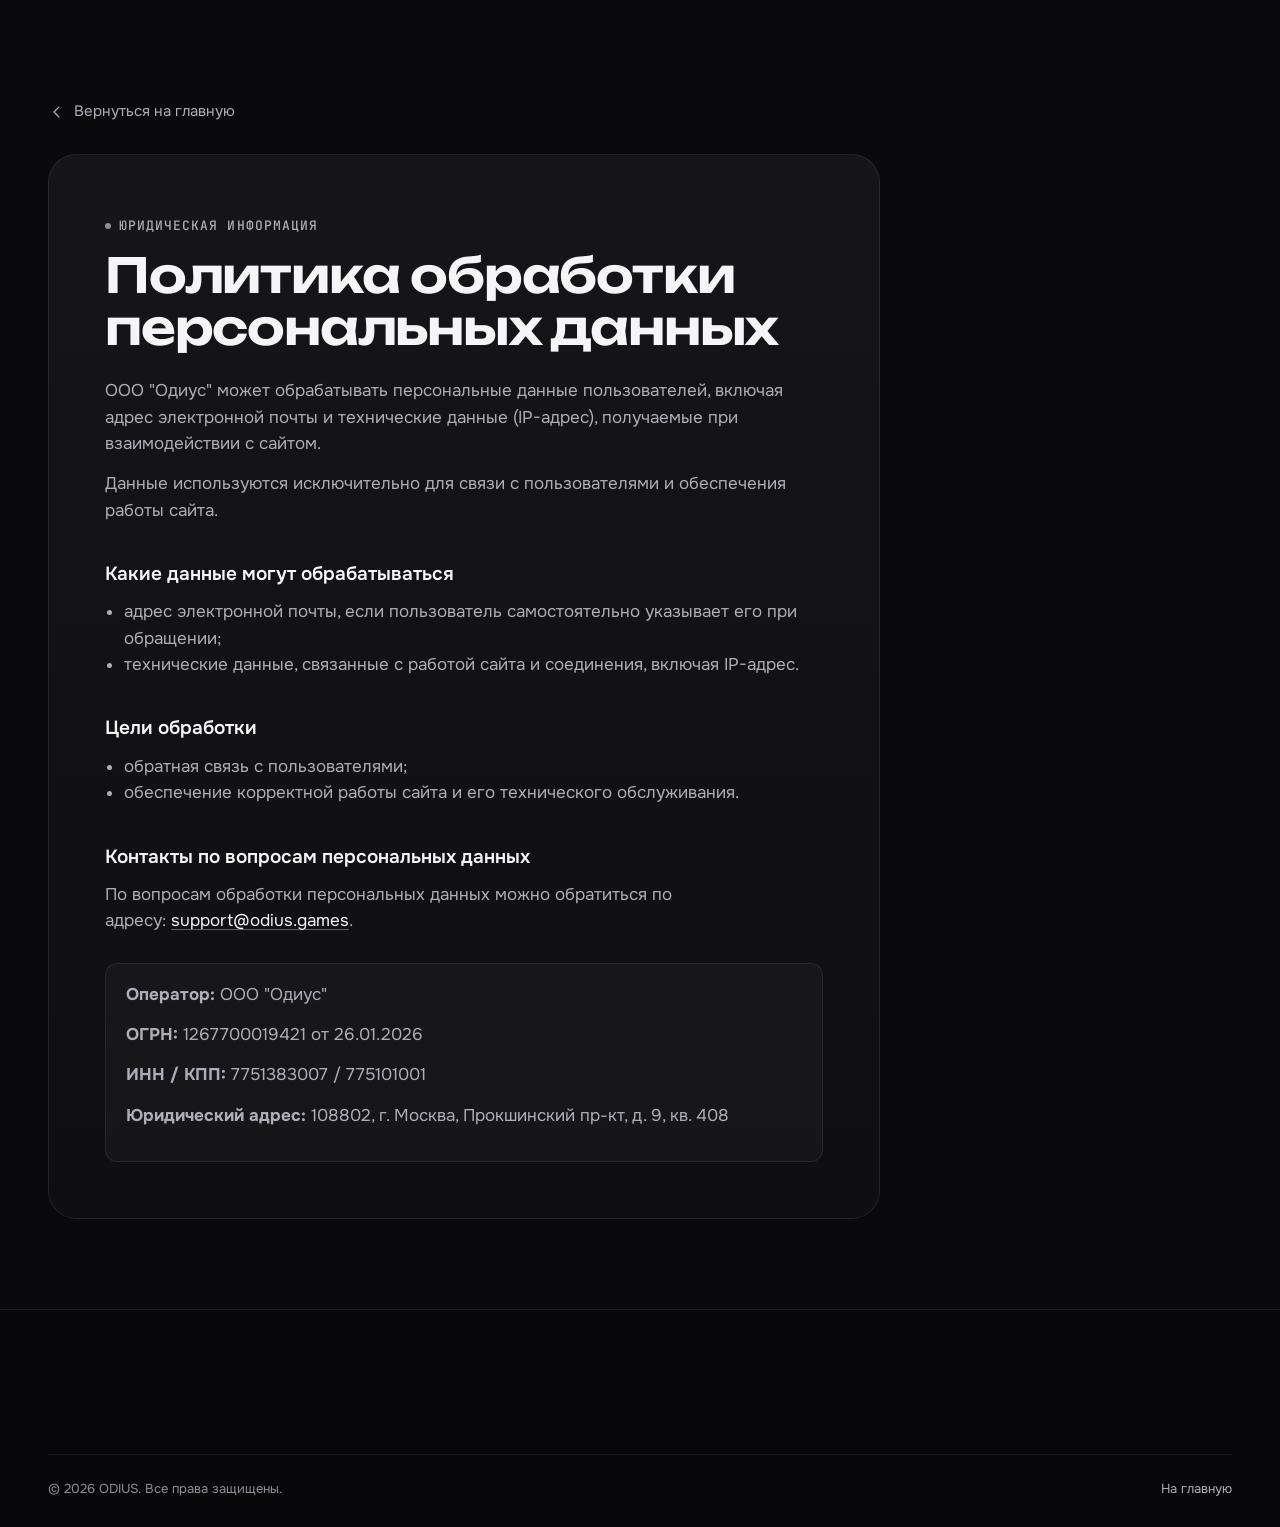
==== commit ddb75ea8: "Restore privacy policy page content The previous commit accidentally emptied the file. Restore it an" ====
--- a/privacy-policy.html
+++ b/privacy-policy.html
@@ -5,9 +5,12 @@
     <meta name="viewport" content="width=device-width, initial-scale=1.0">
     <title>ODIUS | Политика обработки персональных данных</title>
     <meta name="description" content="Политика обработки персональных данных ООО «Одиус».">
-    <meta name="theme-color" content="#0c0a09">
+    <meta name="theme-color" content="#0a0a0c">
     <link rel="icon" href="assets/favicon.ico" sizes="any">
-    <link rel="stylesheet" href="assets/styles.css">
+    <link rel="preconnect" href="https://fonts.googleapis.com">
+    <link rel="preconnect" href="https://fonts.gstatic.com" crossorigin>
+    <link rel="stylesheet" href="https://fonts.googleapis.com/css2?family=Onest:wght@400;500;600;700&family=Unbounded:wght@500;600;700&family=JetBrains+Mono:wght@500&display=swap">
+    <link rel="stylesheet" href="assets/styles.css?v=11">
 </head>
 <body>
     <div class="site-shell">
--- a/assets/styles.css
+++ b/assets/styles.css
@@ -1,18 +1,37 @@
+/* ODIUS: студия держит монохромную рамку, цвет приносят сами игры. */
 :root {
     color-scheme: dark;
-    --ink: #0c0a09;
-    --ink-raised: #15110f;
-    --ink-soft: #201916;
-    --line: rgba(231, 216, 207, 0.14);
-    --line-strong: rgba(231, 216, 207, 0.26);
-    --paper: #f3efeb;
-    --paper-soft: #d0c5bf;
-    --muted: #a0938d;
-    --accent: #ef5b43;
-    --accent-deep: #cf4430;
-    --font-body: "Segoe UI", "Helvetica Neue", Arial, sans-serif;
-    --font-display: "Arial Black", "Franklin Gothic Medium", "Segoe UI", sans-serif;
-    --font-mono: "Cascadia Code", "SFMono-Regular", Consolas, monospace;
+
+    /* Surfaces */
+    --bg: #0a0a0c;
+    --bg-raised: #0f0f12;
+    --surface: #15151a;
+    --surface-2: #1c1c22;
+    --line: rgba(255, 255, 255, 0.08);
+    --line-strong: rgba(255, 255, 255, 0.14);
+
+    /* Content: contrast on --bg: text 18.2:1, text-2 9.0:1, text-3 6.1:1 */
+    --text: #f5f5f7;
+    --text-2: #aeaeb8;
+    --text-3: #8e8e99;
+
+    /* Game accents live in the content layer only */
+    --cat: #5ee6ec;
+    --cat-glow: rgba(94, 230, 236, 0.32);
+    --zomb: #e8352a;
+    --zomb-text: #ff6b5e;
+    --zomb-glow: rgba(232, 53, 42, 0.28);
+
+    --font-display: "Unbounded", "Segoe UI", "Helvetica Neue", Arial, sans-serif;
+    --font-body: "Onest", -apple-system, BlinkMacSystemFont, "Segoe UI", "Helvetica Neue", Arial, sans-serif;
+    --font-mono: "JetBrains Mono", "SFMono-Regular", Consolas, monospace;
+
+    --radius-lg: 28px;
+    --radius-md: 20px;
+    --radius-sm: 12px;
+    --gutter: clamp(20px, 4vw, 48px);
+    --header-h: 64px;
+    --ease-out: cubic-bezier(0.22, 0.8, 0.24, 1);
 }
 
 *,
@@ -21,27 +40,31 @@
 
 html {
     scroll-behavior: smooth;
-    scroll-padding-top: 6rem;
-    background: var(--ink);
+    scroll-padding-top: calc(var(--header-h) + 16px);
+    background: var(--bg);
+    -webkit-text-size-adjust: 100%;
 }
 
 body {
     min-width: 320px;
     margin: 0;
-    background: var(--ink);
-    color: var(--paper);
+    background: var(--bg);
+    color: var(--text);
     font-family: var(--font-body);
-    font-size: 16px;
-    line-height: 1.65;
+    font-size: 17px;
+    line-height: 1.55;
     -webkit-font-smoothing: antialiased;
+    -moz-osx-font-smoothing: grayscale;
     text-rendering: optimizeLegibility;
 }
 
 a { color: inherit; text-decoration: none; }
 img, svg { display: block; max-width: 100%; }
-button, input, textarea { color: inherit; font: inherit; }
-button { cursor: pointer; }
-:focus-visible { outline: 2px solid var(--accent); outline-offset: 4px; }
+button { color: inherit; font: inherit; cursor: pointer; }
+h1, h2, h3 { text-wrap: balance; }
+p { text-wrap: pretty; }
+:focus-visible { outline: 2px solid var(--text); outline-offset: 3px; border-radius: 6px; }
+::selection { background: var(--cat); color: var(--bg); }
 
 .visually-hidden {
     position: absolute;
@@ -55,238 +78,659 @@
     border: 0;
 }
 
+.skip-link {
+    position: fixed;
+    z-index: 100;
+    top: 12px;
+    left: 12px;
+    padding: 10px 16px;
+    border-radius: 999px;
+    background: var(--text);
+    color: var(--bg);
+    font-size: 14px;
+    font-weight: 600;
+    transform: translateY(-200%);
+}
+.skip-link:focus { transform: none; }
+
 .site-shell { min-height: 100dvh; overflow-x: clip; }
-.container { width: min(1400px, calc(100% - 5rem)); margin-inline: auto; }
-.section { position: relative; padding: clamp(5.5rem, 9vw, 9rem) 0; scroll-margin-top: 5rem; }
-
+.container { width: min(1240px, 100% - 2 * var(--gutter)); margin-inline: auto; }
+.section { position: relative; padding: clamp(88px, 11vw, 152px) 0; }
+
+/* ---------- Shared type ---------- */
+.eyebrow {
+    display: inline-flex;
+    align-items: center;
+    gap: 8px;
+    margin: 0 0 20px;
+    color: var(--text-3);
+    font-family: var(--font-mono);
+    font-size: 13px;
+    font-weight: 500;
+    letter-spacing: 0.08em;
+    line-height: 1.4;
+    text-transform: uppercase;
+}
+.eyebrow-dot { width: 6px; height: 6px; border-radius: 50%; background: var(--text-3); }
+
+.section-title {
+    max-width: 18ch;
+    margin: 0;
+    font-family: var(--font-display);
+    font-size: clamp(2.1rem, 4.2vw, 3.6rem);
+    font-weight: 600;
+    line-height: 1.08;
+    letter-spacing: -0.025em;
+}
+
+.section-lead {
+    max-width: 40rem;
+    margin: 24px 0 0;
+    color: var(--text-2);
+    font-size: clamp(1.0625rem, 1.4vw, 1.25rem);
+    line-height: 1.55;
+}
+
+/* ---------- Buttons ---------- */
+.button {
+    display: inline-flex;
+    min-height: 48px;
+    align-items: center;
+    justify-content: center;
+    gap: 10px;
+    padding: 12px 24px;
+    border: 1px solid transparent;
+    border-radius: 999px;
+    font-size: 16px;
+    font-weight: 600;
+    line-height: 1.2;
+    white-space: nowrap;
+    transition: background-color 200ms ease, border-color 200ms ease, color 200ms ease, transform 200ms var(--ease-out);
+}
+.button:active { transform: scale(0.97); }
+.button-icon { flex: none; }
+.button--primary { position: relative; background: var(--text); color: var(--bg); overflow: hidden; }
+.button--primary:hover { background: #ffffff; }
+.button--primary::after {
+    position: absolute;
+    inset: 0;
+    background: linear-gradient(110deg, transparent 30%, rgba(94, 230, 236, 0.45) 50%, transparent 70%);
+    content: "";
+    pointer-events: none;
+    transform: translateX(-120%);
+}
+.button--primary:hover::after { transform: translateX(120%); transition: transform 800ms var(--ease-out); }
+.button--secondary { border-color: var(--line-strong); background: rgba(255, 255, 255, 0.06); color: var(--text); }
+.button--secondary:hover { border-color: rgba(255, 255, 255, 0.28); background: rgba(255, 255, 255, 0.1); }
+
+/* ---------- Header (the only glass layer) ---------- */
 .site-header {
-    position: absolute;
+    position: fixed;
     z-index: 50;
     top: 0;
     right: 0;
     left: 0;
-    background: linear-gradient(180deg, rgba(7, 10, 14, 0.86), transparent);
-}
-
-.main-nav { display: flex; min-height: 80px; align-items: center; justify-content: space-between; gap: 2rem; }
-.brand { display: inline-flex; flex: 0 0 auto; flex-direction: column; gap: 0.05rem; }
-.brand-lockup { display: inline-flex; align-items: center; gap: 0.6rem; }
-.brand-logo { width: 2rem; height: 2rem; object-fit: contain; }
-.brand-mark { font-family: var(--font-display); font-size: 1.12rem; letter-spacing: 0.055em; }
-.brand-subtitle { padding-left: 2.6rem; color: var(--muted); font-size: 0.57rem; font-weight: 650; letter-spacing: 0.11em; line-height: 1.25; text-transform: uppercase; }
-.nav-links { display: flex; align-items: center; gap: clamp(1rem, 2.2vw, 2.1rem); }
-.nav-link { position: relative; padding: 0.55rem 0; color: var(--paper-soft); font-size: 0.79rem; font-weight: 600; transition: color 160ms ease; }
-.nav-link::after { position: absolute; right: 0; bottom: 0.2rem; left: 0; height: 1px; background: var(--accent); content: ""; transform: scaleX(0); transform-origin: left; transition: transform 180ms ease; }
-.nav-link:hover, .nav-link:focus-visible { color: var(--paper); }
-.nav-link:hover::after, .nav-link:focus-visible::after { transform: scaleX(1); }
-.nav-actions { display: flex; align-items: center; gap: 0.8rem; }
-.lang-switch { display: inline-flex; gap: 0.1rem; border: 1px solid var(--line); padding: 0.18rem; }
-.lang-switch button { min-width: 2.2rem; padding: 0.34rem 0.42rem; border: 0; background: transparent; color: var(--muted); font-family: var(--font-mono); font-size: 0.65rem; transition: color 160ms ease, background 160ms ease; }
-.lang-switch button.is-active { background: var(--accent); color: var(--ink); }
-.menu-toggle { display: none; width: 2.75rem; height: 2.75rem; align-items: center; justify-content: center; border: 1px solid var(--line-strong); border-radius: 0; background: transparent; }
-.mobile-panel { display: none; padding: 0.25rem 0 1.25rem; border-top: 1px solid var(--line); background: rgba(10, 14, 19, 0.97); }
-.mobile-panel.is-open { display: block; }
-.mobile-links { display: grid; gap: 0.35rem; padding-top: 0.55rem; }
-.mobile-links .nav-link { width: fit-content; font-size: 1rem; }
-
+    border-bottom: 1px solid transparent;
+    transition: background-color 250ms ease, border-color 250ms ease, backdrop-filter 250ms ease;
+}
+.site-header.is-scrolled,
+.site-header.is-open {
+    border-bottom-color: var(--line);
+    background: rgba(10, 10, 12, 0.72);
+    -webkit-backdrop-filter: saturate(180%) blur(20px);
+    backdrop-filter: saturate(180%) blur(20px);
+}
+@supports not ((backdrop-filter: blur(1px)) or (-webkit-backdrop-filter: blur(1px))) {
+    .site-header.is-scrolled, .site-header.is-open { background: rgba(10, 10, 12, 0.96); }
+}
+
+.main-nav { display: flex; height: var(--header-h); align-items: center; justify-content: space-between; gap: 24px; }
+.brand { display: inline-flex; align-items: center; gap: 10px; }
+.brand-logo { width: 26px; height: auto; }
+.brand-mark { font-family: var(--font-display); font-size: 17px; font-weight: 600; letter-spacing: 0.04em; }
+
+.nav-links { display: flex; align-items: center; gap: 4px; }
+.nav-link {
+    padding: 8px 14px;
+    border-radius: 999px;
+    color: var(--text-2);
+    font-size: 14px;
+    font-weight: 500;
+    transition: color 160ms ease, background-color 160ms ease;
+}
+.nav-link:hover { color: var(--text); }
+.nav-link[aria-current="true"] { background: rgba(255, 255, 255, 0.08); color: var(--text); }
+
+.nav-actions { display: flex; align-items: center; gap: 8px; }
+.lang-switch { display: inline-flex; padding: 3px; border: 1px solid var(--line); border-radius: 999px; background: rgba(255, 255, 255, 0.03); }
+.lang-switch button {
+    min-width: 40px;
+    min-height: 30px;
+    padding: 0 10px;
+    border: 0;
+    border-radius: 999px;
+    background: transparent;
+    color: var(--text-3);
+    font-family: var(--font-mono);
+    font-size: 12px;
+    font-weight: 500;
+    letter-spacing: 0.04em;
+    transition: color 160ms ease, background-color 160ms ease;
+}
+.lang-switch button:hover { color: var(--text); }
+.lang-switch button.is-active { background: var(--text); color: var(--bg); }
+
+.menu-toggle {
+    display: none;
+    width: 44px;
+    height: 44px;
+    align-items: center;
+    justify-content: center;
+    border: 0;
+    border-radius: 999px;
+    background: transparent;
+}
+.menu-toggle-bars,
+.menu-toggle-bars::before {
+    display: block;
+    width: 18px;
+    height: 1.5px;
+    border-radius: 2px;
+    background: currentColor;
+    transition: transform 240ms var(--ease-out);
+}
+.menu-toggle-bars { position: relative; transform: translateY(-3.5px); }
+.menu-toggle-bars::before { position: absolute; top: 7px; left: 0; content: ""; }
+.menu-toggle[aria-expanded="true"] .menu-toggle-bars { transform: translateY(0) rotate(45deg); }
+.menu-toggle[aria-expanded="true"] .menu-toggle-bars::before { transform: translateY(-7px) rotate(-90deg); }
+
+.mobile-panel { display: none; }
+
+/* ---------- Hero ---------- */
+/* --sp: scroll progress 0..1, --mx/--my: pointer -1..1. Both are set by site.js. */
 .hero {
+    --sp: 0;
+    --mx: 0;
+    --my: 0;
+    position: relative;
     display: flex;
     isolation: isolate;
-    min-height: 100svh;
+    min-height: min(100svh, 880px);
     align-items: center;
-    padding: clamp(7.5rem, 11vw, 9rem) 0 clamp(4rem, 7vw, 6.5rem);
+    padding: calc(var(--header-h) + clamp(48px, 7vw, 96px)) 0 clamp(72px, 9vw, 120px);
     overflow: hidden;
-    background: var(--ink);
-}
+}
+.hero-ambient {
+    position: absolute;
+    z-index: -3;
+    inset: -10%;
+    transform: translate3d(calc(var(--mx) * 24px), calc(var(--my) * 18px + var(--sp) * -80px), 0);
+    animation: fade-in 1600ms ease both;
+}
+.hero-ambient img {
+    width: 100%;
+    height: 100%;
+    object-fit: cover;
+    filter: blur(72px) saturate(1.6) brightness(0.55);
+    animation: ambient-drift 26s ease-in-out infinite alternate;
+}
+
+.hero-orbs { position: absolute; z-index: -2; inset: 0; pointer-events: none; }
+.orb {
+    position: absolute;
+    width: clamp(240px, 32vw, 460px);
+    aspect-ratio: 1;
+    border-radius: 50%;
+    filter: blur(80px);
+    opacity: 0.32;
+    mix-blend-mode: screen;
+}
+.orb--cyan { top: 8%; right: 18%; background: var(--cat); animation: orb-a 22s ease-in-out infinite alternate; }
+.orb--violet { right: -6%; bottom: 4%; background: #8b5cf6; animation: orb-b 28s ease-in-out infinite alternate; }
+.orb--pink { top: 30%; left: 30%; width: clamp(160px, 20vw, 300px); background: #ff4fd8; opacity: 0.16; animation: orb-c 34s ease-in-out infinite alternate; }
+
+/* Cat paw prints: a faint scatter plus a trail that walks across the block */
+.hero-paws {
+    position: absolute;
+    z-index: 0;
+    inset: 0;
+    color: #ffffff;
+    pointer-events: none;
+    transform: translate3d(calc(var(--mx) * 10px), calc(var(--my) * 8px + var(--sp) * -60px), 0);
+}
+.paw {
+    position: absolute;
+    top: var(--y);
+    left: var(--x);
+    width: var(--s);
+    height: var(--s);
+    fill: currentColor;
+    opacity: 0.06;
+    transform: translate(-50%, -50%) rotate(var(--r));
+}
+.paw--trail {
+    color: var(--cat);
+    opacity: 0;
+    animation: paw-step 9s ease-out infinite;
+    animation-delay: calc(var(--i) * 380ms + 1200ms);
+}
+@keyframes paw-step {
+    0% { opacity: 0; transform: translate(-50%, -50%) rotate(var(--r)) scale(0.7); }
+    4% { opacity: 0.2; transform: translate(-50%, -50%) rotate(var(--r)) scale(1); }
+    45% { opacity: 0.16; }
+    70%, 100% { opacity: 0; transform: translate(-50%, -50%) rotate(var(--r)) scale(1); }
+}
+
 .hero::before {
     position: absolute;
     z-index: -1;
     inset: 0;
     background:
-        linear-gradient(90deg, #0c0a09 0%, rgba(12, 10, 9, 0.99) 34%, rgba(12, 10, 9, 0.95) 48%, rgba(12, 10, 9, 0.76) 58%, rgba(12, 10, 9, 0.24) 76%, rgba(12, 10, 9, 0.08) 100%),
-        linear-gradient(0deg, rgba(12, 10, 9, 0.72), transparent 28%, transparent 76%, rgba(12, 10, 9, 0.46));
+        linear-gradient(rgba(255, 255, 255, 0.035) 1px, transparent 1px) 0 0 / 64px 64px,
+        linear-gradient(90deg, rgba(255, 255, 255, 0.035) 1px, transparent 1px) 0 0 / 64px 64px;
     content: "";
-}
-.hero-grid { display: grid; grid-template-columns: 1fr; align-items: center; }
-.hero-copy { position: relative; z-index: 1; max-width: 54rem; animation: copy-arrive 650ms both; }
-.hero-copy h1 {
+    -webkit-mask-image: radial-gradient(ellipse 70% 60% at 60% 45%, #000 20%, transparent 75%);
+    mask-image: radial-gradient(ellipse 70% 60% at 60% 45%, #000 20%, transparent 75%);
+    animation: grid-pan 40s linear infinite;
+}
+.hero::after {
+    position: absolute;
+    z-index: -1;
+    inset: 0;
+    background:
+        linear-gradient(90deg, rgba(10, 10, 12, 0.86) 0%, rgba(10, 10, 12, 0.4) 50%, rgba(10, 10, 12, 0.1) 100%),
+        linear-gradient(180deg, rgba(10, 10, 12, 0.4) 0%, transparent 30%, transparent 70%, var(--bg) 100%);
+    content: "";
+    pointer-events: none;
+}
+
+.hero-grid { position: relative; z-index: 1; display: grid; grid-template-columns: minmax(0, 0.9fr) minmax(0, 1.1fr); align-items: center; gap: clamp(24px, 4vw, 56px); }
+.hero-copy {
+    position: relative;
+    z-index: 1;
+    max-width: 36rem;
+    transform: translate3d(0, calc(var(--sp) * -48px), 0);
+    opacity: calc(1 - var(--sp) * 0.7);
+}
+
+.hero-title {
     margin: 0;
     font-family: var(--font-display);
-    font-size: clamp(4.6rem, 9.5vw, 10rem);
-    font-weight: 900;
-    line-height: 0.82;
-    letter-spacing: -0.085em;
+    font-size: clamp(2.6rem, 5.4vw, 4.75rem);
+    font-weight: 700;
+    line-height: 1;
+    letter-spacing: -0.03em;
     text-transform: uppercase;
-    scroll-margin-top: 7rem;
-}
-.hero-copy h1 span { display: block; white-space: nowrap; }
-.hero-copy h1 .hero-line--second { margin-top: 0.15em; color: var(--paper); font-size: 0.5em; letter-spacing: -0.075em; }
-.text-gradient { color: var(--accent); }
-.hero-game-title { margin: 1.35rem 0 0; color: var(--paper-soft); font-size: clamp(0.88rem, 1.2vw, 1.02rem); font-weight: 700; letter-spacing: 0.055em; }
-.lead { max-width: 31rem; margin: 0.8rem 0 0; color: #c8bdb7; font-size: clamp(1rem, 1.35vw, 1.15rem); line-height: 1.6; }
-.hero-launch { display: flex; align-items: center; flex-wrap: wrap; gap: 1.2rem 1.55rem; margin-top: 1.8rem; }
-.release-date { color: var(--muted); font-family: var(--font-mono); font-size: 0.72rem; letter-spacing: 0.015em; }
-.button { display: inline-flex; min-height: 3.2rem; align-items: center; justify-content: center; padding: 0.72rem 1.2rem; border: 1px solid transparent; border-radius: 0; font-size: 0.79rem; font-weight: 750; line-height: 1.2; transition: color 160ms ease, background 160ms ease, border-color 160ms ease, transform 160ms ease; }
-.button:hover { transform: translateY(-2px); }
-.button:active { transform: translateY(0) scale(0.98); }
-.button--primary { background: var(--accent); color: #170b08; }
-.button--primary:hover { background: #ff836c; }
-.hero-art { position: absolute; z-index: -2; inset: 0; width: 100%; height: 100%; margin: 0; animation: scene-arrive 1s both; }
-.hero-art img { width: 100%; height: 100%; object-fit: cover; object-position: center 48%; filter: brightness(0.88) saturate(0.9); }
-
-.about-section { padding-top: clamp(6.5rem, 11vw, 10.5rem); padding-bottom: clamp(6.5rem, 11vw, 10.5rem); border-top: 1px solid var(--line); }
-.about-layout { display: grid; grid-template-columns: minmax(0, 1.03fr) minmax(20rem, 0.72fr); align-items: start; gap: clamp(3rem, 10vw, 10rem); }
-.about-title { max-width: 13ch; margin: 0; font-family: var(--font-display); font-size: clamp(2.65rem, 5.6vw, 5rem); font-weight: 850; line-height: 0.98; letter-spacing: -0.075em; }
-.about-copy { padding: 0.35rem 0 0 1.7rem; border-left: 1px solid var(--accent); color: var(--muted); font-size: 1rem; }
-.about-copy p { margin: 0 0 1.2rem; }
-.about-copy p:last-child { margin-bottom: 0; color: var(--paper-soft); }
-
-.project-section { padding-top: clamp(5.5rem, 8vw, 7.5rem); padding-bottom: clamp(5rem, 7vw, 7rem); background: var(--ink-raised); }
-.project-grid { display: grid; grid-template-columns: minmax(0, 0.92fr) minmax(0, 1.08fr); align-items: center; gap: clamp(2rem, 8vw, 8rem); }
-.project-copy { padding-block: 1rem; }
-.project-title { margin: 0; font-family: var(--font-display); font-size: clamp(4.3rem, 8.3vw, 7.5rem); font-weight: 900; line-height: 0.86; letter-spacing: -0.09em; }
-.project-description { max-width: 34rem; margin: 1.7rem 0 1.6rem; color: var(--muted); font-size: clamp(1rem, 1.3vw, 1.1rem); line-height: 1.7; }
-.text-link { display: inline-flex; align-items: center; gap: 0.6rem; padding-bottom: 0.3rem; border-bottom: 1px solid var(--accent); color: var(--paper); font-size: 0.83rem; font-weight: 700; transition: color 160ms ease, gap 160ms ease; }
-.text-link::after { color: var(--accent); content: "↗"; font-size: 1rem; }
-.text-link:hover { gap: 0.9rem; color: var(--accent); }
-.project-poster { position: relative; justify-self: end; width: min(100%, 27rem); margin: 0; }
-.project-poster img { width: 100%; height: auto; border: 1px solid rgba(255, 255, 255, 0.1); }
-.media-grid { display: grid; grid-template-columns: repeat(12, minmax(0, 1fr)); align-items: start; gap: 0.7rem; margin-top: clamp(3.5rem, 7vw, 6rem); }
-.media-card { display: block; overflow: hidden; grid-column: span 4; aspect-ratio: 16 / 9; background: #090807; }
-.media-card:first-child { grid-column: span 8; aspect-ratio: 1.92 / 1; }
-.media-card:nth-child(4) { grid-column: span 8; }
-.media-card img { width: 100%; height: 100%; object-fit: cover; transition: transform 450ms cubic-bezier(0.2, 0.7, 0.2, 1), filter 450ms ease; }
-.media-card:hover img { filter: brightness(1.08); transform: scale(1.025); }
-
-.section--pricing { padding-top: 0; padding-bottom: clamp(4.5rem, 7vw, 7rem); background: var(--ink-raised); }
-.pricing-panel { display: grid; grid-template-columns: 0.3fr 1.2fr 0.8fr; align-items: baseline; gap: 1.5rem; padding: 2rem 0; border-top: 1px solid var(--line-strong); border-bottom: 1px solid var(--line); }
-.eyebrow { margin: 0; color: var(--accent); font-family: var(--font-mono); font-size: 0.65rem; font-weight: 650; letter-spacing: 0.1em; line-height: 1.45; }
-.pricing-panel h2 { max-width: 18ch; margin: 0; font-family: var(--font-display); font-size: clamp(1.4rem, 2.4vw, 2.15rem); font-weight: 800; line-height: 1.12; letter-spacing: -0.055em; }
-.pricing-panel > p:last-child { max-width: 23rem; margin: 0; color: var(--muted); font-size: 0.88rem; }
-
-.contact-section { padding-top: clamp(4.5rem, 8vw, 7rem); }
-.section-header { max-width: 58rem; margin-bottom: clamp(2rem, 4vw, 3.2rem); }
-.section-title { max-width: 17ch; margin: 0.65rem 0 0; font-family: var(--font-display); font-size: clamp(2.4rem, 5vw, 4.4rem); font-weight: 850; line-height: 0.98; letter-spacing: -0.075em; }
-.contact-grid { display: grid; grid-template-columns: minmax(0, 1fr) minmax(15rem, 0.55fr); align-items: end; gap: 2rem; padding-top: 1.4rem; border-top: 1px solid var(--line-strong); }
-.contact-email { width: fit-content; color: var(--accent); font-size: clamp(1.55rem, 4.1vw, 3.4rem); font-weight: 700; line-height: 1.2; letter-spacing: -0.055em; transition: color 160ms ease; }
-.contact-email:hover { color: #ff9a85; }
-.contact-note { max-width: 22rem; margin: 0; color: var(--muted); font-size: 0.86rem; }
-
-.site-footer { padding: clamp(3.5rem, 7vw, 6rem) 0 1.4rem; border-top: 1px solid var(--line); background: #090807; }
-.footer-grid { display: grid; grid-template-columns: minmax(14rem, 0.95fr) 0.7fr minmax(20rem, 1.7fr); align-items: start; gap: clamp(1.25rem, 3vw, 3rem); }
-.footer-brand > p { max-width: 20rem; margin: 0.85rem 0 0; color: var(--muted); font-size: 0.8rem; }
-.footer-title { margin: 0 0 0.9rem; color: var(--paper-soft); font-family: var(--font-mono); font-size: 0.62rem; font-weight: 650; letter-spacing: 0.1em; text-transform: uppercase; }
-.footer-list { display: grid; gap: 0.4rem; margin: 0; padding: 0; color: var(--muted); font-size: 0.73rem; line-height: 1.55; list-style: none; }
+}
+.hero-line { display: block; padding-bottom: 0.06em; overflow: hidden; }
+.hero-line > span { display: block; animation: line-up 1000ms var(--ease-out) both; }
+.hero-line:nth-child(2) > span { animation-delay: 110ms; }
+.hero-title-accent { color: var(--cat); }
+.hero-subtitle { margin: 18px 0 0; color: var(--text); font-size: clamp(1.0625rem, 1.5vw, 1.25rem); font-weight: 600; letter-spacing: -0.005em; }
+.lead { max-width: 30rem; margin: 12px 0 0; color: var(--text-2); font-size: clamp(1.0625rem, 1.3vw, 1.1875rem); line-height: 1.55; }
+
+.hero-actions { display: flex; flex-wrap: wrap; align-items: center; gap: 20px 28px; margin-top: 36px; }
+.release { display: grid; gap: 2px; padding-left: 28px; border-left: 1px solid var(--line-strong); }
+.release-label { color: var(--text-3); font-family: var(--font-mono); font-size: 12px; font-weight: 500; letter-spacing: 0.08em; text-transform: uppercase; }
+.release-value { color: var(--text); font-size: 16px; font-weight: 600; }
+
+.hero-art {
+    position: relative;
+    justify-self: end;
+    width: 100%;
+    max-width: 680px;
+    margin: 0;
+    border-radius: var(--radius-md);
+    box-shadow:
+        0 0 0 1px rgba(255, 255, 255, 0.12),
+        0 30px 80px -24px rgba(0, 0, 0, 0.8),
+        0 0 120px -20px var(--cat-glow);
+    overflow: hidden;
+    transform:
+        translate3d(calc(var(--mx) * -12px), calc(var(--my) * -8px + var(--sp) * 60px), 0)
+        scale(calc(1 - var(--sp) * 0.04));
+    filter: blur(calc(var(--sp) * 12px));
+    opacity: calc(1 - var(--sp) * 0.85);
+    animation: art-in 1200ms 150ms var(--ease-out) both;
+    will-change: transform, filter;
+}
+.hero-art img { width: 100%; height: auto; animation: art-zoom 1800ms 150ms var(--ease-out) both; }
+.hero-art::after {
+    position: absolute;
+    inset: 0;
+    border-radius: inherit;
+    background: linear-gradient(160deg, rgba(255, 255, 255, 0.14), transparent 40%);
+    content: "";
+    pointer-events: none;
+}
+
+/* Hero arrival */
+.hero-copy > :not(h1) { animation: rise 900ms var(--ease-out) both; }
+.hero-copy > :nth-child(2) { animation-delay: 220ms; }
+.hero-copy > :nth-child(3) { animation-delay: 300ms; }
+.hero-copy > :nth-child(4) { animation-delay: 380ms; }
+
+/* ---------- Studio ---------- */
+.about-section { border-top: 1px solid var(--line); background: var(--bg); }
+.about-head { max-width: 56rem; }
+
+.capabilities { display: grid; grid-template-columns: repeat(3, minmax(0, 1fr)); gap: 16px; margin: clamp(48px, 6vw, 72px) 0 0; padding: 0; list-style: none; }
+.capability {
+    position: relative;
+    padding: 32px;
+    overflow: hidden;
+    border: 1px solid var(--line);
+    border-radius: var(--radius-md);
+    background: linear-gradient(180deg, var(--surface) 0%, var(--bg-raised) 100%);
+    transition: border-color 200ms ease, transform 300ms var(--ease-out);
+}
+.capability:hover { border-color: var(--line-strong); }
+.capability::before {
+    position: absolute;
+    inset: 0;
+    background: radial-gradient(320px circle at var(--x, 50%) var(--y, 0%), rgba(255, 255, 255, 0.08), transparent 60%);
+    content: "";
+    opacity: 0;
+    pointer-events: none;
+    transition: opacity 300ms ease;
+}
+.capability:hover::before { opacity: 1; }
+.capability > * { position: relative; }
+.capability-icon { width: 44px; height: 44px; padding: 10px; border-radius: var(--radius-sm); background: rgba(255, 255, 255, 0.06); color: var(--text); }
+.capability h3 { margin: 28px 0 8px; font-size: 20px; font-weight: 600; letter-spacing: -0.01em; line-height: 1.3; }
+.capability p { margin: 0; color: var(--text-2); font-size: 16px; line-height: 1.55; }
+
+.pipeline { display: grid; grid-template-columns: repeat(4, minmax(0, 1fr)); gap: 16px; margin: 48px 0 0; padding: 0; list-style: none; }
+.pipeline li { position: relative; display: flex; align-items: baseline; gap: 14px; padding-top: 20px; font-size: 17px; font-weight: 500; }
+.pipeline li::before {
+    position: absolute;
+    top: 0;
+    right: 0;
+    left: 0;
+    height: 1px;
+    background: linear-gradient(90deg, var(--text) 0%, var(--line-strong) 40%);
+    content: "";
+    transform-origin: left;
+}
+.js .pipeline li::before { transform: scaleX(0); transition: transform 900ms var(--ease-out); transition-delay: calc(var(--i, 0) * 140ms + 150ms); }
+.js .pipeline.is-visible li::before { transform: scaleX(1); }
+.pipeline li:nth-child(2) { --i: 1; }
+.pipeline li:nth-child(3) { --i: 2; }
+.pipeline li:nth-child(4) { --i: 3; }
+.pipeline-step { color: var(--text-3); font-family: var(--font-mono); font-size: 13px; font-weight: 500; }
+
+/* ---------- Zombutcher ---------- */
+.project-section { isolation: isolate; border-top: 1px solid var(--line); background: #0c0a0a; overflow: hidden; }
+.project-ambient {
+    position: absolute;
+    z-index: -1;
+    inset: 0;
+    background:
+        radial-gradient(50% 40% at 78% 18%, var(--zomb-glow), transparent 70%),
+        radial-gradient(40% 35% at 10% 90%, rgba(232, 53, 42, 0.1), transparent 70%);
+    animation: lamp-flicker 7s steps(1, end) infinite;
+}
+.project-grid { display: grid; grid-template-columns: minmax(0, 5fr) minmax(0, 7fr); align-items: center; gap: clamp(40px, 6vw, 88px); }
+.project-title { margin: 0; font-family: var(--font-display); font-size: clamp(2.6rem, 4.8vw, 4.25rem); font-weight: 700; line-height: 1; letter-spacing: -0.035em; }
+.project-tagline { margin: 20px 0 0; color: var(--text); font-size: clamp(1.125rem, 1.6vw, 1.375rem); font-weight: 600; line-height: 1.35; letter-spacing: -0.01em; }
+.project-description { max-width: 30rem; margin: 12px 0 32px; color: var(--text-2); font-size: 17px; line-height: 1.6; }
+
+.project-poster {
+    margin: 0;
+    border-radius: var(--radius-md);
+    box-shadow: 0 0 0 1px rgba(255, 255, 255, 0.1), 0 30px 80px -24px rgba(0, 0, 0, 0.85), 0 0 120px -30px var(--zomb-glow);
+    overflow: hidden;
+}
+.project-poster img { width: 100%; height: auto; transition: transform 1400ms var(--ease-out); }
+
+.media-grid { display: grid; grid-template-columns: repeat(12, minmax(0, 1fr)); gap: 16px; margin-top: clamp(48px, 6vw, 80px); }
+.media-card {
+    position: relative;
+    display: block;
+    grid-column: span 5;
+    border-radius: var(--radius-sm);
+    background: var(--surface);
+    box-shadow: 0 0 0 1px var(--line);
+    overflow: hidden;
+}
+.media-card:nth-child(1),
+.media-card:nth-child(4) { grid-column: span 7; aspect-ratio: 16 / 9; }
+.media-card img {
+    position: absolute;
+    inset: 0;
+    width: 100%;
+    height: 100%;
+    object-fit: cover;
+    transition: transform 600ms var(--ease-out), filter 400ms ease;
+}
+.media-card::after {
+    position: absolute;
+    top: 12px;
+    right: 12px;
+    width: 36px;
+    height: 36px;
+    border-radius: 999px;
+    background: rgba(10, 10, 12, 0.6) url("data:image/svg+xml,%3Csvg xmlns='http://www.w3.org/2000/svg' viewBox='0 0 24 24'%3E%3Cpath d='M14 4h6v6M10 20H4v-6M20 4l-7 7M4 20l7-7' fill='none' stroke='%23f5f5f7' stroke-width='2' stroke-linecap='round' stroke-linejoin='round'/%3E%3C/svg%3E") center / 16px no-repeat;
+    -webkit-backdrop-filter: blur(12px);
+    backdrop-filter: blur(12px);
+    content: "";
+    opacity: 0;
+    transform: scale(0.9);
+    transition: opacity 200ms ease, transform 200ms var(--ease-out);
+}
+.media-card:hover img { transform: scale(1.03); filter: brightness(1.08); }
+.media-card:hover::after,
+.media-card:focus-visible::after { opacity: 1; transform: none; }
+
+/* ---------- Contact ---------- */
+.contact-section { border-top: 1px solid var(--line); }
+.contact-card {
+    display: grid;
+    grid-template-columns: minmax(0, 1.15fr) minmax(0, 0.85fr);
+    align-items: end;
+    gap: clamp(40px, 6vw, 80px);
+    padding: clamp(32px, 6vw, 72px);
+    border: 1px solid var(--line);
+    border-radius: var(--radius-lg);
+    background:
+        radial-gradient(60% 80% at 100% 0%, rgba(255, 255, 255, 0.06), transparent 60%),
+        linear-gradient(180deg, var(--surface) 0%, var(--bg-raised) 100%);
+}
+.contact-email {
+    display: inline-block;
+    color: var(--text);
+    font-size: clamp(1.5rem, 2.8vw, 2.25rem);
+    font-weight: 600;
+    letter-spacing: -0.02em;
+    line-height: 1.2;
+    text-decoration: underline;
+    text-decoration-color: rgba(245, 245, 247, 0.3);
+    text-decoration-thickness: 1px;
+    text-underline-offset: 0.2em;
+    transition: text-decoration-color 200ms ease;
+    overflow-wrap: anywhere;
+}
+.contact-email:hover { text-decoration-color: var(--text); }
+.contact-meta { display: grid; gap: 16px; margin: 32px 0 0; padding-top: 24px; border-top: 1px solid var(--line); }
+.contact-meta div { display: flex; justify-content: space-between; gap: 16px; }
+.contact-meta dt { color: var(--text-3); font-family: var(--font-mono); font-size: 12px; font-weight: 500; letter-spacing: 0.08em; text-transform: uppercase; padding-top: 3px; }
+.contact-meta dd { margin: 0; color: var(--text); font-size: 16px; text-align: right; }
+
+/* ---------- Footer ---------- */
+.site-footer { padding: clamp(56px, 7vw, 88px) 0 28px; border-top: 1px solid var(--line); background: #08080a; }
+.footer-grid { display: grid; grid-template-columns: minmax(0, 1fr) minmax(0, 0.8fr) minmax(0, 1.6fr); align-items: start; gap: clamp(32px, 4vw, 56px); }
+.footer-brand p { max-width: 18rem; margin: 16px 0 0; color: var(--text-3); font-size: 14px; }
+.footer-title { margin: 0 0 16px; color: var(--text); font-family: var(--font-mono); font-size: 12px; font-weight: 500; letter-spacing: 0.08em; text-transform: uppercase; }
+.footer-list { display: grid; gap: 10px; margin: 0; padding: 0; color: var(--text-2); font-size: 14px; line-height: 1.5; list-style: none; }
+.footer-list--legal { gap: 6px; color: var(--text-3); font-size: 13px; }
 .footer-list a { transition: color 160ms ease; }
-.footer-list a:hover { color: var(--accent); }
-.footer-bottom { display: flex; align-items: flex-start; justify-content: space-between; gap: 1rem; flex-wrap: wrap; margin-top: 2.8rem; padding-top: 1rem; border-top: 1px solid var(--line); color: var(--muted); font-size: 0.72rem; }
+.footer-list a:hover { color: var(--text); }
+.footer-bottom { display: flex; flex-wrap: wrap; align-items: center; justify-content: space-between; gap: 12px 24px; margin-top: 56px; padding-top: 24px; border-top: 1px solid var(--line); color: var(--text-3); font-size: 13px; }
 .footer-bottom p { margin: 0; }
-.legal-link { color: var(--paper-soft); }
-.legal-link:hover { color: var(--accent); }
-
-.policy-shell { min-height: calc(100dvh - 100px); padding: clamp(2.5rem, 7vw, 6rem) 0; }
-.page-back { display: inline-flex; align-items: center; gap: 0.5rem; margin-bottom: 1.25rem; color: var(--muted); font-size: 0.88rem; }
-.page-back:hover { color: var(--accent); }
-.article { max-width: 56rem; padding: clamp(1.4rem, 4vw, 3.25rem); border: 1px solid var(--line); background: var(--ink-raised); }
-.article h1 { margin: 0 0 1.1rem; font-family: var(--font-display); font-size: clamp(2.25rem, 5vw, 4rem); font-weight: 850; line-height: 1.02; letter-spacing: -0.07em; }
-.article h2 { margin: 1.8rem 0 0.55rem; color: var(--paper); font-size: 1rem; }
-.article p, .article li { color: var(--muted); }
-.article p { margin: 0 0 0.85rem; }
+.legal-link { color: var(--text-2); transition: color 160ms ease; }
+.legal-link:hover { color: var(--text); }
+
+/* ---------- Lightbox ---------- */
+.lightbox {
+    width: 100vw;
+    max-width: 100vw;
+    height: 100dvh;
+    max-height: 100dvh;
+    margin: 0;
+    padding: 0;
+    border: 0;
+    background: transparent;
+    color: var(--text);
+}
+.lightbox[open] { display: grid; place-items: center; }
+.lightbox::backdrop { background: rgba(5, 5, 6, 0.92); -webkit-backdrop-filter: blur(8px); backdrop-filter: blur(8px); }
+.lightbox-image { max-width: min(92vw, 1600px); max-height: 84dvh; border-radius: var(--radius-sm); box-shadow: 0 0 0 1px var(--line-strong); }
+.lightbox-btn {
+    position: fixed;
+    display: inline-flex;
+    width: 44px;
+    height: 44px;
+    align-items: center;
+    justify-content: center;
+    border: 1px solid var(--line-strong);
+    border-radius: 999px;
+    background: rgba(28, 28, 34, 0.72);
+    -webkit-backdrop-filter: blur(16px);
+    backdrop-filter: blur(16px);
+    transition: background-color 160ms ease;
+}
+.lightbox-btn:hover { background: rgba(60, 60, 70, 0.8); }
+.lightbox-close { top: 20px; right: 20px; }
+.lightbox-prev { top: 50%; left: 20px; transform: translateY(-50%); }
+.lightbox-next { top: 50%; right: 20px; transform: translateY(-50%); }
+
+/* ---------- Scroll reveal (JS only) ---------- */
+.js .reveal { opacity: 0; transform: translateY(24px); transition: opacity 700ms ease, transform 900ms var(--ease-out); }
+.js .reveal.is-visible { opacity: 1; transform: none; }
+
+/* Children arrive one after another */
+.js .reveal--stagger { opacity: 1; transform: none; }
+.js .reveal--stagger > * {
+    opacity: 0;
+    transform: translateY(32px) scale(0.98);
+    transition: opacity 700ms ease, transform 900ms var(--ease-out), border-color 200ms ease;
+    transition-delay: calc(var(--i, 0) * 100ms);
+}
+.js .reveal--stagger.is-visible > * { opacity: 1; transform: none; }
+.js .reveal--stagger.is-visible > *:hover { transition-delay: 0ms; }
+
+/* Poster opens like a shutter */
+.js .reveal--clip { opacity: 1; transform: none; clip-path: inset(18% 10% 18% 10% round var(--radius-md)); transition: clip-path 1200ms var(--ease-out); }
+.js .reveal--clip img { transform: scale(1.18); }
+.js .reveal--clip.is-visible { clip-path: inset(0 round var(--radius-md)); }
+.js .reveal--clip.is-visible img { transform: none; }
+
+/* ---------- Privacy page ---------- */
+.policy-shell { min-height: calc(100dvh - 100px); padding: clamp(40px, 7vw, 96px) 0; }
+.page-back { display: inline-flex; min-height: 44px; align-items: center; gap: 8px; margin-bottom: 20px; color: var(--text-2); font-size: 15px; transition: color 160ms ease; }
+.page-back:hover { color: var(--text); }
+.article { max-width: 52rem; padding: clamp(24px, 5vw, 56px); border: 1px solid var(--line); border-radius: var(--radius-lg); background: linear-gradient(180deg, var(--surface) 0%, var(--bg-raised) 100%); }
+.article h1 { margin: 0 0 24px; font-family: var(--font-display); font-size: clamp(1.9rem, 4vw, 3rem); font-weight: 600; line-height: 1.1; letter-spacing: -0.025em; }
+.article h2 { margin: 36px 0 10px; color: var(--text); font-size: 19px; font-weight: 600; }
+.article p, .article li { color: var(--text-2); }
+.article p { margin: 0 0 14px; }
 .article ul { margin: 0; padding-left: 1.2rem; }
-.article .eyebrow { margin-bottom: 0.85rem; }
-.legal-block { margin-top: 1.4rem; padding: 1rem 1.1rem; border-left: 1px solid var(--accent); background: rgba(255, 255, 255, 0.025); }
-.muted-link { color: var(--accent); text-decoration: underline; text-decoration-color: rgba(239, 91, 67, 0.45); text-underline-offset: 0.18em; }
-.muted-link:hover { color: #ff9a85; }
-
-@keyframes copy-arrive {
-    from { opacity: 0; transform: translateY(12px); }
-    to { opacity: 1; transform: translateY(0); }
-}
-@keyframes scene-arrive {
-    from { opacity: 0.65; transform: scale(1.025); }
-    to { opacity: 1; transform: scale(1); }
-}
-
+.legal-block { margin-top: 28px; padding: 18px 20px; border: 1px solid var(--line); border-radius: var(--radius-sm); background: rgba(255, 255, 255, 0.03); }
+.muted-link { color: var(--text); text-decoration: underline; text-decoration-color: rgba(245, 245, 247, 0.35); text-underline-offset: 0.18em; }
+.muted-link:hover { text-decoration-color: var(--text); }
+
+@keyframes rise { from { opacity: 0; transform: translateY(16px); } to { opacity: 1; transform: none; } }
+@keyframes fade-in { from { opacity: 0; } to { opacity: 1; } }
+@keyframes line-up { from { transform: translateY(105%); } to { transform: none; } }
+@keyframes art-in { from { opacity: 0; translate: 0 32px; } to { opacity: 1; translate: 0 0; } }
+@keyframes art-zoom { from { transform: scale(1.12); filter: blur(16px); } to { transform: none; filter: none; } }
+@keyframes ambient-drift {
+    from { transform: scale(1.15) rotate(0deg); }
+    to { transform: scale(1.3) rotate(4deg) translate3d(-3%, 2%, 0); }
+}
+@keyframes orb-a { to { transform: translate3d(-18vw, 14vh, 0) scale(1.2); } }
+@keyframes orb-b { to { transform: translate3d(-24vw, -20vh, 0) scale(0.85); } }
+@keyframes orb-c { to { transform: translate3d(22vw, 18vh, 0) scale(1.3); } }
+@keyframes grid-pan { to { background-position: 64px 64px, 64px 64px; } }
+@keyframes lamp-flicker {
+    0%, 41%, 45%, 100% { opacity: 1; }
+    42% { opacity: 0.55; }
+    43% { opacity: 0.9; }
+    44% { opacity: 0.6; }
+    78% { opacity: 0.85; }
+    79% { opacity: 1; }
+}
+
+/* ---------- Regular to compact ---------- */
 @media (max-width: 1080px) {
-    .container { width: min(100% - 3.5rem, 1400px); }
-    .nav-links { gap: 1.1rem; }
-    .nav-link { font-size: 0.74rem; }
-    .hero-copy { max-width: 43rem; }
-    .hero-copy h1 { font-size: clamp(4.5rem, 9.5vw, 7.2rem); }
-    .project-grid { gap: 3rem; }
-    .footer-grid { grid-template-columns: repeat(2, minmax(0, 1fr)); row-gap: 2.5rem; }
-}
-
-@media (max-width: 820px) {
-    html { scroll-padding-top: 5rem; }
-    .main-nav { min-height: 70px; }
+    .hero-grid { grid-template-columns: 1fr; }
+    .hero-copy { max-width: 40rem; }
+    .hero-art { justify-self: start; max-width: 640px; }
+    .hero::after {
+        background: linear-gradient(180deg, rgba(10, 10, 12, 0.6) 0%, rgba(10, 10, 12, 0.35) 50%, var(--bg) 100%);
+    }
+    .project-grid { grid-template-columns: 1fr; }
+    .project-copy { max-width: 40rem; }
+    .footer-grid { grid-template-columns: repeat(2, minmax(0, 1fr)); }
+    .footer-grid > div:last-child { grid-column: 1 / -1; }
+}
+
+@media (max-width: 860px) {
     .nav-links { display: none; }
     .menu-toggle { display: inline-flex; }
-    .hero { min-height: 100svh; padding: 7.5rem 0 4.5rem; }
-    .hero-grid { grid-template-columns: 1fr; }
-    .hero-copy { max-width: 41rem; }
-    .hero-copy h1 { font-size: clamp(4.5rem, 12vw, 7rem); }
-    .about-layout { grid-template-columns: 1fr 0.75fr; gap: 2.4rem; }
-    .about-title { font-size: clamp(2.8rem, 6.3vw, 4rem); }
-    .project-grid { grid-template-columns: minmax(0, 0.95fr) minmax(0, 1.05fr); gap: 2rem; }
-    .project-title { font-size: clamp(3.8rem, 8.5vw, 5.6rem); }
-    .pricing-panel { grid-template-columns: 0.35fr 1.2fr; }
-    .pricing-panel > p:last-child { grid-column: 2; }
+    .mobile-panel {
+        display: block;
+        max-height: 0;
+        overflow: hidden;
+        visibility: hidden;
+        transition: max-height 320ms var(--ease-out), visibility 0s linear 320ms;
+    }
+    .mobile-panel.is-open { max-height: 70vh; visibility: visible; transition: max-height 320ms var(--ease-out), visibility 0s; }
+    .mobile-links { display: grid; gap: 4px; padding: 8px 0 28px; }
+    .mobile-link { display: flex; min-height: 52px; align-items: center; border-bottom: 1px solid var(--line); font-size: 22px; font-weight: 600; letter-spacing: -0.01em; }
+    .capabilities { grid-template-columns: 1fr; }
+    .capability { display: grid; grid-template-columns: 44px 1fr; column-gap: 20px; padding: 24px; }
+    .capability-icon { grid-row: span 2; }
+    .capability h3 { margin: 8px 0 6px; }
+    .pipeline { grid-template-columns: repeat(2, minmax(0, 1fr)); row-gap: 24px; }
+    .contact-card { grid-template-columns: 1fr; align-items: start; }
 }
 
 @media (max-width: 620px) {
-    .container { width: calc(100% - 2rem); }
-    .main-nav { min-height: 66px; }
-    .brand-subtitle { display: none; }
-    .brand-logo { width: 1.85rem; height: 1.85rem; }
-    .hero { min-height: 100svh; padding: 7.5rem 0 4.4rem; }
-    .hero::before {
-        background: linear-gradient(180deg, rgba(12, 10, 9, 0.99) 0%, rgba(12, 10, 9, 0.96) 43%, rgba(12, 10, 9, 0.64) 64%, rgba(12, 10, 9, 0.12) 100%);
-    }
-    .hero-grid { gap: 2.2rem; }
-    .hero-copy h1 { font-size: clamp(3.5rem, 14.5vw, 5.1rem); }
-    .hero-copy h1 .hero-line--second { font-size: 0.57em; }
-    .hero-game-title { margin-top: 1.3rem; font-size: 0.83rem; }
-    .lead { max-width: 32rem; margin-top: 0.8rem; font-size: 0.98rem; }
-    .hero-launch { align-items: flex-start; flex-direction: column; gap: 0.8rem; margin-top: 1.2rem; }
-    .release-date { order: 2; }
-    .button { min-height: 3rem; }
-    .hero-art img { object-position: 84% center; }
-    .section { padding: 4.5rem 0; }
-    .about-section { padding-block: 4.8rem; }
-    .about-layout { grid-template-columns: 1fr; gap: 1.6rem; }
-    .about-title { max-width: 11ch; font-size: clamp(2.7rem, 11.5vw, 4rem); }
-    .about-copy { max-width: 35rem; padding-left: 1rem; font-size: 0.94rem; }
-    .project-section { padding-block: 4.5rem; }
-    .project-grid { grid-template-columns: 1fr; gap: 2rem; }
-    .project-copy { padding: 0; }
-    .project-title { font-size: clamp(4rem, 17vw, 6.2rem); }
-    .project-description { margin-block: 1.2rem; font-size: 0.98rem; }
-    .project-poster { justify-self: start; width: min(78%, 23rem); margin-left: auto; }
-    .media-grid { grid-template-columns: repeat(2, minmax(0, 1fr)); gap: 0.5rem; margin-top: 2.6rem; }
-    .media-card, .media-card:first-child, .media-card:nth-child(4) { grid-column: auto; aspect-ratio: 16 / 10; }
-    .pricing-panel { grid-template-columns: 1fr; gap: 0.8rem; padding-block: 1.4rem; }
-    .pricing-panel h2 { max-width: 24ch; font-size: 1.8rem; }
-    .pricing-panel > p:last-child { grid-column: 1; }
-    .contact-section { padding-top: 4.3rem; }
-    .section-header { margin-bottom: 1.7rem; }
-    .section-title { font-size: clamp(2.3rem, 10vw, 3.5rem); }
-    .contact-grid { grid-template-columns: 1fr; align-items: start; gap: 0.7rem; }
-    .contact-email { font-size: clamp(1.45rem, 7vw, 2.3rem); }
-    .contact-note { max-width: 28rem; }
-    .footer-grid { grid-template-columns: 1fr 1fr; column-gap: 1.2rem; row-gap: 2rem; }
-    .footer-brand, .footer-grid > div:last-child { grid-column: 1 / -1; }
-    .footer-bottom { margin-top: 2rem; }
-}
-
-@media (max-width: 390px) {
-    .hero-copy h1 { font-size: 13.5vw; }
-    .hero-copy h1 .hero-line--second { font-size: 0.55em; }
+    body { font-size: 16px; }
+    .hero { min-height: auto; padding-top: calc(var(--header-h) + 40px); }
+    .hero-grid { gap: 40px; }
+    .hero-title { font-size: clamp(2.2rem, 11vw, 3.2rem); }
+    .paw { --s: 30px !important; }
+    .paw:nth-child(n+6):not(.paw--trail) { display: none; }
+    .hero-actions { flex-direction: column; align-items: stretch; gap: 20px; }
+    .hero-actions .button, .project-copy .button { width: 100%; }
+    .release { padding: 16px 0 0; border-top: 1px solid var(--line-strong); border-left: 0; }
+    .media-grid { grid-template-columns: 1fr 1fr; gap: 10px; }
+    .media-card, .media-card:nth-child(1), .media-card:nth-child(4) { grid-column: auto; aspect-ratio: 16 / 10; }
+    .media-card:nth-child(1) { grid-column: 1 / -1; }
+    .media-card:nth-child(4) { grid-column: 1 / -1; }
+    .contact-meta div { flex-direction: column; gap: 4px; }
+    .contact-meta dd { text-align: left; }
     .footer-grid { grid-template-columns: 1fr; }
-    .footer-brand, .footer-grid > div:last-child { grid-column: 1; }
+    .footer-bottom { flex-direction: column; align-items: flex-start; margin-top: 40px; }
 }
 
 @media (prefers-reduced-motion: reduce) {
     html { scroll-behavior: auto; }
-    *, *::before, *::after { animation-duration: 0.01ms !important; animation-iteration-count: 1 !important; scroll-behavior: auto !important; transition-duration: 0.01ms !important; }
-}
+    *, *::before, *::after { animation-duration: 0.01ms !important; animation-delay: 0ms !important; animation-iteration-count: 1 !important; transition-duration: 0.01ms !important; }
+    .js .reveal, .js .reveal--stagger > *, .js .reveal--clip img { opacity: 1; transform: none; }
+    .js .reveal--clip { clip-path: none; }
+    .js .pipeline li::before { transform: none; }
+    .orb, .hero::before { animation: none; }
+    .paw--trail { animation: none !important; opacity: 0.1; transform: translate(-50%, -50%) rotate(var(--r)); }
+}
+
+@media (prefers-reduced-transparency: reduce) {
+    .site-header.is-scrolled, .site-header.is-open { background: var(--bg); -webkit-backdrop-filter: none; backdrop-filter: none; }
+    .lightbox-btn, .media-card::after { background-color: var(--surface-2); -webkit-backdrop-filter: none; backdrop-filter: none; }
+}
+
+@media (prefers-contrast: more) {
+    :root { --text-2: #d4d4dc; --text-3: #b4b4be; --line: rgba(255, 255, 255, 0.22); --line-strong: rgba(255, 255, 255, 0.36); }
+}
